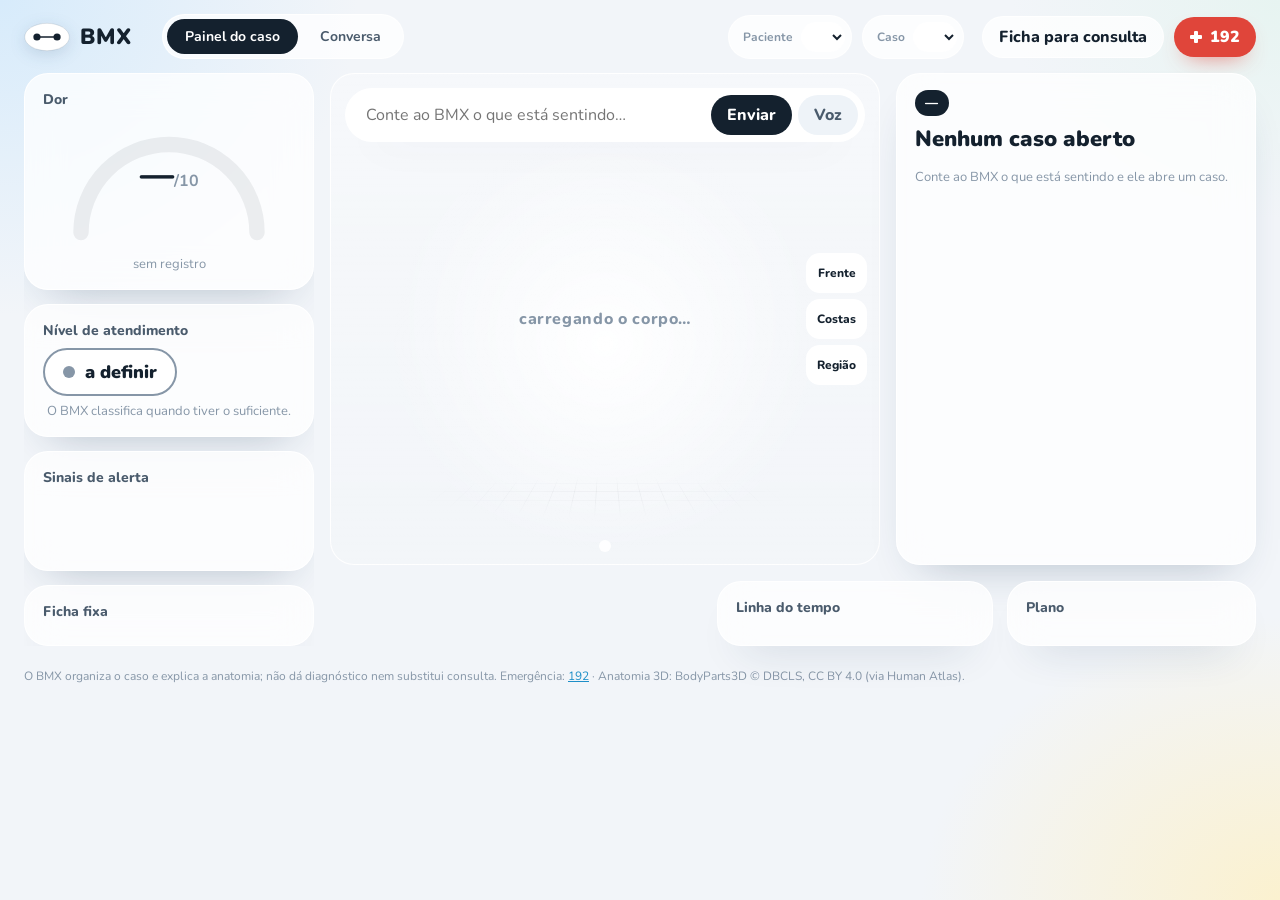
==== ui/caso.html @ 41520dec "BMX: agente de saude com modo nuvem (login, limites e cabecalhos de seguranca) Servidor Python sem d" ====
<!doctype html>
<html lang="pt-BR">
<head>
<meta charset="utf-8">
<meta name="viewport" content="width=device-width, initial-scale=1">
<meta name="bmx-token" content="__BMX_TOKEN__">
<title>BMX · Painel do caso</title>
<!-- ?incorporado=1: o painel aparece dentro da tela do Baymax (index.html); marca antes da 1ª pintura -->
<script>if (/[?&]incorporado=1/.test(location.search)) document.documentElement.classList.add('incorporado');</script>
<link rel="preconnect" href="https://fonts.googleapis.com">
<link rel="preconnect" href="https://fonts.gstatic.com" crossorigin>
<link rel="stylesheet" href="https://fonts.googleapis.com/css2?family=Nunito:wght@400;600;700;800;900&display=swap">
<link rel="stylesheet" href="caso.css">
<script type="importmap">
  { "imports": { "three": "./vendor/three/three.module.min.js" } }
</script>
</head>
<body>

<header class="topo">
  <a class="marca" href="/" title="Voltar para a conversa">
    <svg viewBox="0 0 64 40" aria-hidden="true"><ellipse cx="32" cy="20" rx="31" ry="19" fill="#fff" stroke="rgba(20,33,46,.14)"/>
      <circle cx="18" cy="20" r="5" fill="#14212e"/><circle cx="46" cy="20" r="5" fill="#14212e"/>
      <rect x="18" y="19" width="28" height="2" rx="1" fill="#14212e"/></svg>
    <b>BMX</b>
  </a>
  <nav class="abas" aria-label="Seções">
    <a class="aba sel" href="caso.html" aria-current="page">Painel do caso</a>
    <a class="aba" href="/">Conversa</a>
  </nav>
  <div class="seletores">
    <label class="sel-wrap"><span>Paciente</span><select id="selPaciente"></select></label>
    <label class="sel-wrap"><span>Caso</span><select id="selCaso"></select></label>
  </div>
  <div class="acoes-topo">
    <button class="btn-claro" id="btnFicha" title="Ficha para levar à consulta">Ficha para consulta</button>
    <a class="btn-192" href="tel:192" title="Emergência médica — SAMU"><span class="cruz" aria-hidden="true"></span>192</a>
  </div>
</header>

<div class="alerta" id="alerta" role="alert" hidden>
  <b id="alertaTitulo">Possível emergência</b>
  <span id="alertaTexto">Ligue agora ou vá ao pronto-socorro mais próximo.</span>
  <span class="alerta-fones" id="alertaFones"></span>
  <button class="alerta-x" id="alertaX" aria-label="Fechar alerta">×</button>
</div>

<main class="painel">

  <!-- ── esquerda: medidas do caso ── -->
  <aside class="col esq">
    <section class="card medida">
      <h2>Dor</h2>
      <svg class="gauge" viewBox="0 0 200 120" aria-hidden="true">
        <path class="gauge-trilho" d="M20 105 A80 80 0 0 1 180 105"/>
        <path class="gauge-valor" id="gaugeValor" d="M20 105 A80 80 0 0 1 180 105"/>
      </svg>
      <div class="gauge-num"><b id="dorNum">—</b><span>/10</span></div>
      <p class="sub" id="dorSub">sem registro</p>
    </section>

    <section class="card medida">
      <h2>Nível de atendimento</h2>
      <div class="nivel" id="nivel" data-n=""><i></i><b>a definir</b></div>
      <p class="sub" id="nivelSub">O BMX classifica quando tiver o suficiente.</p>
    </section>

    <section class="card cresce">
      <h2>Sinais de alerta <em id="sinaisConta"></em></h2>
      <ul class="sinais" id="sinais"></ul>
    </section>

    <section class="card">
      <h2>Ficha fixa</h2>
      <div class="chips" id="fixa"></div>
    </section>
  </aside>

  <!-- ── centro: o corpo ── -->
  <section class="palco" id="palco">
    <form class="pergunta" id="form" autocomplete="off">
      <input id="entrada" placeholder="Conte ao BMX o que está sentindo…" aria-label="Mensagem para o BMX">
      <button type="submit" class="enviar" id="btnEnviar">Enviar</button>
      <button type="button" class="voz" id="btnVoz" aria-pressed="false" title="Ler as respostas em voz alta">Voz</button>
    </form>
    <div class="resposta" id="resposta" hidden><b>BMX</b><p id="respostaTxt"></p></div>

    <canvas id="corpo" aria-label="Corpo humano em 3D com as estruturas do caso destacadas"></canvas>
    <div class="pontos" id="pontos" aria-hidden="true"></div>
    <div class="carregando" id="carregando">carregando o corpo…</div>

    <div class="camadas" id="camadas" role="group" aria-label="Camadas do corpo"></div>
    <div class="vista">
      <button id="vFrente" title="Vista de frente">Frente</button>
      <button id="vCostas" title="Vista de costas">Costas</button>
      <button id="vRegiao" title="Enquadrar a região">Região</button>
    </div>
  </section>

  <!-- ── direita: o achado ── -->
  <aside class="col dir">
    <section class="card achado" id="achado">
      <div class="achado-topo"><span class="codigo" id="codigo">—</span><span class="status" id="status"></span></div>
      <h1 id="titulo">Nenhum caso aberto</h1>
      <p class="sub" id="regiaoTxt">Conte ao BMX o que está sentindo e ele abre um caso.</p>
      <div class="estruturas" id="estruturas"></div>
      <div class="bloco" id="blocoPergunta" hidden>
        <h3>Próximo a checar</h3>
        <p class="proxima" id="proxima"></p>
      </div>
      <div class="bloco" id="blocoAnatomia" hidden>
        <h3>Anatomia</h3>
        <p id="anatomiaTxt"></p>
      </div>
      <details class="bloco" id="blocoDev" hidden>
        <summary>Para o desenvolvimento: o que costuma ser e o que não pode passar</summary>
        <p><b>Costuma ser:</b> <span id="causas"></span></p>
        <p><b>Não deixar passar:</b> <span id="naoPerder"></span></p>
        <p><b>Perguntas-chave:</b> <span id="perguntas"></span></p>
      </details>
    </section>
  </aside>

  <!-- ── base: sistemas, linha do tempo e plano ── -->
  <section class="base">
    <div class="sistemas" id="sistemas"></div>
    <section class="card tempo">
      <h2>Linha do tempo <em id="tempoConta"></em></h2>
      <ol class="visitas" id="visitas"></ol>
    </section>
    <section class="card plano">
      <h2>Plano</h2>
      <ul id="plano"></ul>
    </section>
  </section>
</main>

<footer class="rodape">O BMX organiza o caso e explica a anatomia; não dá diagnóstico nem substitui consulta.
  Emergência: <a href="tel:192">192</a> · Anatomia 3D: BodyParts3D © DBCLS, CC BY 4.0 (via Human Atlas).</footer>

<script src="caso.js"></script>
<script type="module" src="corpo3d.js"></script>
</body>
</html>
---- ui/caso.css ----
/* BMX · Painel do caso. Linguagem das referências (Health Report, Ehr., painel de órgãos 3D):
   fundo claro com manchas suaves de cor, cartões de vidro brancos de cantos grandes, um corpo
   3D no centro como protagonista, pontos vermelhos e linha-guia apontando o problema. */
:root {
  --tinta: #14212e;
  --tinta-2: #4a5b6c;
  --tinta-3: #8696a7;
  --linha: rgba(20, 33, 46, 0.08);
  --vidro: rgba(255, 255, 255, 0.74);
  --vidro-borda: rgba(255, 255, 255, 0.95);
  --azul: #1e8fc8;
  --vermelho: #e0453a;
  --n-emergencia: #d92d20;
  --n-urgente: #e8790c;
  --n-consulta: #1e8fc8;
  --n-autocuidado: #12a05c;
  --n-vazio: #8696a7;
  --raio: 24px;
  --sombra: 0 22px 44px -26px rgba(24, 56, 90, 0.32);
  --fonte: 'Nunito', 'Segoe UI', system-ui, sans-serif;
  color-scheme: light;
}

* { box-sizing: border-box; }
html, body { height: 100%; }
body {
  margin: 0;
  min-height: 100vh;
  display: grid;
  grid-template-rows: auto auto minmax(0, 1fr) auto;
  font-family: var(--fonte);
  color: var(--tinta);
  background:
    radial-gradient(40% 50% at 0% 0%, #d7ebfb 0%, rgba(215, 235, 251, 0) 70%),
    radial-gradient(40% 45% at 100% 100%, #fbf1cf 0%, rgba(251, 241, 207, 0) 70%),
    radial-gradient(30% 35% at 100% 0%, #e7f4f1 0%, rgba(231, 244, 241, 0) 70%),
    #f2f5f9;
  -webkit-font-smoothing: antialiased;
}
button, input, select { font: inherit; color: inherit; }
a { color: var(--azul); }
h1, h2, h3 { margin: 0; }
:focus-visible { outline: 3px solid rgba(30, 143, 200, 0.5); outline-offset: 2px; }

/* ── topo ── */
.topo {
  display: flex; align-items: center; gap: 18px; flex-wrap: wrap;
  padding: 14px 24px;
}
.marca { display: flex; align-items: center; gap: 10px; text-decoration: none; color: var(--tinta); }
.marca svg { width: 46px; height: 30px; filter: drop-shadow(0 4px 8px rgba(20, 60, 100, 0.14)); }
.marca b { font-size: 22px; font-weight: 900; letter-spacing: 0.04em; }
.abas {
  display: flex; gap: 4px; padding: 4px; margin-left: 12px;
  background: var(--vidro); border: 1px solid var(--vidro-borda); border-radius: 999px;
  box-shadow: var(--sombra);
}
.aba {
  padding: 8px 18px; border-radius: 999px; text-decoration: none;
  color: var(--tinta-2); font-weight: 700; font-size: 14px;
}
.aba.sel { background: var(--tinta); color: #fff; }
.seletores { display: flex; gap: 10px; margin-left: auto; flex-wrap: wrap; }
.sel-wrap {
  display: flex; align-items: center; gap: 8px; padding: 6px 6px 6px 14px;
  background: var(--vidro); border: 1px solid var(--vidro-borda); border-radius: 999px;
  font-size: 12px; color: var(--tinta-3); font-weight: 700;
}
.sel-wrap select {
  border: 0; background: #fff; border-radius: 999px; padding: 6px 12px;
  font-weight: 700; color: var(--tinta); max-width: 260px; cursor: pointer;
}
.acoes-topo { display: flex; gap: 10px; align-items: center; }
.btn-claro {
  border: 1px solid var(--vidro-borda); background: var(--vidro); border-radius: 999px;
  padding: 9px 16px; font-weight: 800; cursor: pointer; box-shadow: var(--sombra);
}
.btn-claro:hover { background: #fff; }
.btn-192 {
  display: inline-flex; align-items: center; gap: 8px; padding: 9px 16px; border-radius: 999px;
  background: var(--vermelho); color: #fff; font-weight: 900; text-decoration: none;
  box-shadow: 0 10px 22px -12px rgba(224, 69, 58, 0.8);
}
.cruz { width: 12px; height: 12px; position: relative; }
.cruz::before, .cruz::after { content: ''; position: absolute; background: #fff; border-radius: 1px; }
.cruz::before { left: 4px; top: 0; width: 4px; height: 12px; }
.cruz::after { left: 0; top: 4px; width: 12px; height: 4px; }

/* ── alerta ── */
.alerta {
  display: flex; align-items: center; gap: 14px; flex-wrap: wrap;
  margin: 0 24px 8px; padding: 12px 18px; border-radius: 18px;
  background: var(--n-emergencia); color: #fff; box-shadow: 0 16px 30px -18px rgba(217, 45, 32, 0.9);
}
.alerta[hidden] { display: none; }
.alerta b { font-size: 16px; }
.alerta-fones a {
  display: inline-block; margin-right: 8px; padding: 4px 12px; border-radius: 999px;
  background: #fff; color: var(--n-emergencia); font-weight: 900; text-decoration: none;
}
.alerta-x { margin-left: auto; background: none; border: 0; color: #fff; font-size: 24px; cursor: pointer; }

/* ── grade ── */
.painel {
  display: grid; gap: 16px; padding: 0 24px 16px; min-height: 0;
  grid-template-columns: minmax(240px, 290px) minmax(0, 1fr) minmax(280px, 360px);
  grid-template-rows: minmax(420px, 1fr) auto;
  grid-template-areas: "esq palco dir" "esq base base";
}
.col { display: flex; flex-direction: column; gap: 14px; min-height: 0; }
.esq { grid-area: esq; overflow: auto; }
.dir { grid-area: dir; min-height: 0; }
.palco { grid-area: palco; }
.base { grid-area: base; }

.card {
  background: var(--vidro); border: 1px solid var(--vidro-borda); border-radius: var(--raio);
  box-shadow: var(--sombra); padding: 16px 18px;
  backdrop-filter: blur(18px); -webkit-backdrop-filter: blur(18px);
}
.card h2 { font-size: 14px; font-weight: 800; color: var(--tinta-2); margin-bottom: 8px; }
.card h2 em { font-style: normal; color: var(--tinta-3); font-weight: 700; }
.cresce { flex: 1 1 auto; min-height: 120px; overflow: auto; }
.sub { margin: 6px 0 0; font-size: 13px; color: var(--tinta-3); }

/* dor: gauge semicircular, como o "7,425 steps" da referência */
.medida { position: relative; }
.gauge { width: 100%; max-width: 220px; display: block; margin: 0 auto; }
.gauge path { fill: none; stroke-linecap: round; stroke-width: 14; }
.gauge-trilho { stroke: rgba(20, 33, 46, 0.07); }
.gauge-valor { stroke: var(--n-vazio); stroke-dasharray: 252 252; stroke-dashoffset: 252;
  transition: stroke-dashoffset .7s ease, stroke .4s; }
.gauge-num { position: absolute; left: 0; right: 0; top: 78px; text-align: center; }
.gauge-num b { font-size: 34px; font-weight: 900; }
.gauge-num span { color: var(--tinta-3); font-weight: 700; }
.medida .sub { text-align: center; }

/* nível: pílula com cor e texto (cor nunca é o único sinal) */
.nivel {
  display: inline-flex; align-items: center; gap: 10px; padding: 10px 18px; border-radius: 999px;
  background: #fff; border: 2px solid var(--n-vazio); font-size: 18px;
}
.nivel i { width: 12px; height: 12px; border-radius: 50%; background: var(--n-vazio); }
.nivel b { font-weight: 900; }
.nivel[data-n="emergencia"] { border-color: var(--n-emergencia); color: var(--n-emergencia); }
.nivel[data-n="emergencia"] i { background: var(--n-emergencia); animation: pulsa 1s infinite; }
.nivel[data-n="urgente"] { border-color: var(--n-urgente); color: var(--n-urgente); }
.nivel[data-n="urgente"] i { background: var(--n-urgente); }
.nivel[data-n="consulta"] { border-color: var(--n-consulta); color: var(--n-consulta); }
.nivel[data-n="consulta"] i { background: var(--n-consulta); }
.nivel[data-n="autocuidado"] { border-color: var(--n-autocuidado); color: var(--n-autocuidado); }
.nivel[data-n="autocuidado"] i { background: var(--n-autocuidado); }

.sinais { list-style: none; margin: 0; padding: 0; display: flex; flex-direction: column; gap: 6px; }
.sinais li {
  display: grid; grid-template-columns: 22px 1fr auto; gap: 8px; align-items: center;
  font-size: 13px; padding: 6px 8px; border-radius: 12px; background: rgba(255, 255, 255, 0.6);
}
.sinais .marca-s {
  width: 22px; height: 22px; border-radius: 50%; display: grid; place-items: center;
  font-size: 12px; font-weight: 900; color: #fff; background: #c3ccd6;
}
.sinais li.sim .marca-s { background: var(--n-emergencia); }
.sinais li.nao .marca-s { background: var(--n-autocuidado); }
.sinais li.sim { background: #fdecea; font-weight: 700; }
.sinais small { color: var(--tinta-3); font-weight: 700; }
.vazio-txt { color: var(--tinta-3); font-size: 13px; }

.chips { display: flex; flex-wrap: wrap; gap: 6px; }
.chip {
  display: inline-flex; align-items: center; gap: 6px; padding: 5px 11px; border-radius: 999px;
  background: #fff; font-size: 12.5px; font-weight: 700; border: 1px solid var(--linha);
}
.chip i { width: 8px; height: 8px; border-radius: 50%; }
.chip.alergia i { background: #e0453a; } .chip.medicamento i { background: #7a5af5; }
.chip.condicao i { background: #d9822b; }

/* ── palco 3D ── */
.palco {
  position: relative; min-height: 420px; border-radius: var(--raio); overflow: hidden;
  background:
    radial-gradient(55% 60% at 50% 55%, rgba(255, 255, 255, 0.95) 0%, rgba(255, 255, 255, 0) 70%),
    linear-gradient(180deg, rgba(255, 255, 255, 0.35), rgba(255, 255, 255, 0.1));
  border: 1px solid var(--vidro-borda);
}
.palco::after { /* piso suave, como o grid da referência */
  content: ''; position: absolute; left: 10%; right: 10%; bottom: 46px; height: 120px; pointer-events: none;
  background-image: linear-gradient(rgba(20, 33, 46, 0.05) 1px, transparent 1px),
    linear-gradient(90deg, rgba(20, 33, 46, 0.05) 1px, transparent 1px);
  background-size: 26px 26px; transform: perspective(300px) rotateX(62deg); transform-origin: bottom;
  -webkit-mask-image: radial-gradient(closest-side, #000, transparent);
  mask-image: radial-gradient(closest-side, #000, transparent);
}
#corpo { position: absolute; inset: 0; width: 100%; height: 100%; display: block; cursor: grab; z-index: 1; }
#corpo:active { cursor: grabbing; }
.carregando {
  position: absolute; left: 50%; top: 50%; transform: translate(-50%, -50%); z-index: 2;
  color: var(--tinta-3); font-weight: 800; letter-spacing: .04em;
}
.carregando[hidden] { display: none; }

.pergunta {
  position: absolute; z-index: 4; top: 14px; left: 50%; transform: translateX(-50%);
  width: min(560px, calc(100% - 28px)); display: flex; gap: 6px; padding: 6px;
  background: rgba(255, 255, 255, 0.92); border: 1px solid var(--vidro-borda); border-radius: 999px;
  box-shadow: var(--sombra);
}
.pergunta input { flex: 1; min-width: 0; border: 0; background: none; padding: 8px 14px; outline: none; }
.pergunta button {
  border: 0; border-radius: 999px; padding: 8px 16px; font-weight: 800; cursor: pointer; min-height: 40px;
}
.enviar { background: var(--tinta); color: #fff; }
.enviar:disabled { opacity: .5; cursor: wait; }
.voz { background: #eef3f8; color: var(--tinta-2); }
.voz[aria-pressed="true"] { background: var(--azul); color: #fff; }
.resposta {
  position: absolute; z-index: 4; top: 72px; left: 50%; transform: translateX(-50%);
  width: min(560px, calc(100% - 28px)); max-height: 34%; overflow: auto;
  padding: 12px 16px; border-radius: 20px; background: rgba(255, 255, 255, 0.92);
  border: 1px solid var(--vidro-borda); box-shadow: var(--sombra); font-size: 14px;
}
.resposta[hidden] { display: none; }
.resposta b { font-size: 11px; letter-spacing: .1em; color: var(--azul); }
.resposta p { margin: 4px 0 0; line-height: 1.45; }
.resposta .tag { display: inline-block; font-size: 11px; padding: 1px 8px; border-radius: 999px;
  background: #eef3f8; color: var(--tinta-3); margin: 0 3px; }
.resposta.pensando p::after { content: '…'; animation: pisca 1s infinite; }

/* pontos: brancos nas estruturas, vermelho pulsante no principal */
.pontos { position: absolute; inset: 0; pointer-events: none; z-index: 3; }
.ponto {
  position: absolute; width: 14px; height: 14px; margin: -7px 0 0 -7px; border-radius: 50%;
  background: #fff; border: 2px solid rgba(20, 33, 46, 0.25);
  box-shadow: 0 2px 8px rgba(20, 33, 46, 0.25); pointer-events: auto; cursor: pointer;
}
.ponto.principal {
  width: 20px; height: 20px; margin: -10px 0 0 -10px; background: var(--vermelho); border: 3px solid #fff;
}
.ponto.principal::after {
  content: ''; position: absolute; inset: -9px; border-radius: 50%; border: 2px solid var(--vermelho);
  animation: onda 1.6s ease-out infinite;
}
.ponto span {
  position: absolute; left: 18px; top: -6px; white-space: nowrap; font-size: 12px; font-weight: 800;
  background: rgba(255, 255, 255, 0.92); padding: 2px 8px; border-radius: 999px; opacity: 0;
  transition: opacity .2s; pointer-events: none;
}
.ponto:hover span, .ponto.principal span { opacity: 1; }
.guia { position: fixed; inset: 0; width: 100vw; height: 100vh; pointer-events: none; z-index: 5; }
.guia path { fill: none; stroke: var(--vermelho); stroke-width: 2; }
.guia circle { fill: var(--vermelho); }

.camadas {
  position: absolute; z-index: 4; left: 50%; bottom: 12px; transform: translateX(-50%);
  display: flex; gap: 6px; flex-wrap: wrap; justify-content: center; max-width: calc(100% - 24px);
  padding: 6px; border-radius: 999px; background: rgba(255, 255, 255, 0.9); box-shadow: var(--sombra);
}
.camadas button {
  display: inline-flex; align-items: center; gap: 6px; border: 0; background: none; cursor: pointer;
  padding: 6px 12px; border-radius: 999px; font-size: 12.5px; font-weight: 800; color: var(--tinta-3);
  min-height: 34px;
}
.camadas button i { width: 9px; height: 9px; border-radius: 50%; opacity: .45; }
.camadas button[aria-pressed="true"] { background: var(--tinta); color: #fff; }
.camadas button[aria-pressed="true"] i { opacity: 1; }
.camadas button.carregando-c { opacity: .6; cursor: wait; }
.vista {
  position: absolute; z-index: 4; right: 12px; top: 50%; transform: translateY(-50%);
  display: flex; flex-direction: column; gap: 6px;
}
.vista button {
  border: 1px solid var(--vidro-borda); background: rgba(255, 255, 255, 0.92); border-radius: 14px;
  padding: 8px 10px; font-size: 12px; font-weight: 800; cursor: pointer; box-shadow: var(--sombra);
  min-height: 40px;
}

/* ── achado: o cartão "M75.3" da referência ── */
.achado { height: 100%; overflow: auto; display: flex; flex-direction: column; gap: 10px; }
.achado-topo { display: flex; justify-content: space-between; align-items: center; gap: 8px; }
.codigo {
  font-weight: 900; font-size: 13px; padding: 4px 10px; border-radius: 999px;
  background: var(--tinta); color: #fff; letter-spacing: .04em;
}
.status { font-size: 12px; font-weight: 800; color: var(--tinta-3); text-transform: uppercase; letter-spacing: .06em; }
.achado h1 { font-size: 22px; font-weight: 900; line-height: 1.2; }
.estruturas { display: grid; grid-template-columns: repeat(2, minmax(0, 1fr)); gap: 8px; }
.estrutura {
  display: flex; align-items: center; gap: 8px; text-align: left; padding: 10px; border-radius: 16px;
  border: 1px solid var(--linha); background: #fff; cursor: pointer; font-size: 13px; font-weight: 700;
  min-height: 44px;
}
.estrutura i { flex: none; width: 12px; height: 12px; border-radius: 4px; }
.estrutura small { display: block; color: var(--tinta-3); font-weight: 700; font-size: 11px; }
.estrutura.sel { border-color: var(--vermelho); box-shadow: 0 0 0 3px rgba(224, 69, 58, 0.15); }
.estrutura.sem-malha { opacity: .6; }
.bloco { padding: 12px 14px; border-radius: 16px; background: rgba(255, 255, 255, 0.7); }
.bloco[hidden] { display: none; }
.bloco h3 { font-size: 11px; letter-spacing: .1em; text-transform: uppercase; color: var(--tinta-3); margin-bottom: 4px; }
.bloco p { margin: 4px 0 0; font-size: 13.5px; line-height: 1.45; }
.proxima { font-weight: 800; }
details.bloco summary { cursor: pointer; font-size: 12.5px; font-weight: 800; color: var(--tinta-2); }

/* ── base: sistemas (como "Heart • Normal"), visitas e plano ── */
.base {
  display: grid; gap: 14px; min-width: 0;
  grid-template-columns: minmax(0, 1.35fr) minmax(0, 1fr) minmax(0, 0.9fr);
}
.sistemas { display: grid; grid-template-columns: repeat(3, minmax(0, 1fr)); gap: 10px; }
.sistema {
  display: flex; flex-direction: column; justify-content: space-between; gap: 6px; min-height: 92px;
  padding: 12px 14px; border-radius: 20px; background: var(--vidro); border: 1px solid var(--vidro-borda);
  box-shadow: var(--sombra);
}
.sistema svg { width: 30px; height: 30px; stroke: var(--tinta-2); fill: none; stroke-width: 1.6;
  stroke-linecap: round; stroke-linejoin: round; }
.sistema b { font-size: 14px; }
.sistema span { display: flex; align-items: center; gap: 6px; font-size: 12px; font-weight: 700; color: var(--tinta-3); }
.sistema span i { width: 8px; height: 8px; border-radius: 50%; background: var(--n-autocuidado); }
.sistema.investigacao { background: #fff; }
.sistema.investigacao span i { background: var(--n-urgente); }
.sistema.investigacao svg { stroke: var(--n-urgente); }
.sistema.alerta { background: #fff; border-color: rgba(217, 45, 32, .35); }
.sistema.alerta span i { background: var(--n-emergencia); animation: pulsa 1s infinite; }
.sistema.alerta svg { stroke: var(--n-emergencia); }
.sistema.acompanhamento span i { background: var(--n-consulta); }

.tempo, .plano { min-height: 0; overflow: hidden; display: flex; flex-direction: column; }
.visitas { list-style: none; margin: 0; padding: 0 0 4px; display: flex; gap: 10px; overflow-x: auto; }
.visita {
  flex: 0 0 180px; padding: 10px 12px; border-radius: 16px; background: #fff; border: 1px solid var(--linha);
  font-size: 12.5px; line-height: 1.35;
}
.visita b { display: block; font-size: 12px; color: var(--azul); margin-bottom: 2px; }
.plano ul { margin: 0; padding-left: 18px; font-size: 13px; line-height: 1.45; overflow: auto; }

.rodape { padding: 6px 24px 14px; font-size: 12px; color: var(--tinta-3); }

@keyframes pulsa { 50% { opacity: .35; } }
@keyframes onda { from { transform: scale(.6); opacity: 1; } to { transform: scale(1.8); opacity: 0; } }
@keyframes pisca { 50% { opacity: 0; } }

/* ── incorporado: o painel aparece dentro da tela do Baymax (iframe do index.html) ── */
html.incorporado body { display: block; height: 100vh; min-height: 0; overflow: auto; background: transparent; }
html.incorporado .topo, html.incorporado .rodape, html.incorporado .pergunta, html.incorporado .resposta { display: none; }
html.incorporado .painel { padding: 12px 14px 14px; }
/* parte do painel que o BMX está explicando agora */
.card.foco, .palco.foco { box-shadow: 0 0 0 3px var(--azul), 0 0 26px rgba(43, 196, 232, 0.55); transition: box-shadow 0.35s; }

@media (prefers-reduced-motion: reduce) {
  *, *::before, *::after { animation: none !important; transition: none !important; }
}

/* ── telas menores ── */
@media (max-width: 1180px) {
  .painel {
    grid-template-columns: minmax(0, 1fr) minmax(280px, 340px);
    grid-template-areas: "palco dir" "esq esq" "base base";
    grid-template-rows: minmax(460px, 62vh) auto auto;
  }
  .esq { display: grid; grid-template-columns: repeat(auto-fit, minmax(220px, 1fr)); overflow: visible; }
  .base { grid-template-columns: 1fr; }
}
@media (max-width: 760px) {
  .topo { padding: 12px 16px; }
  .abas { margin-left: 0; }
  .seletores { margin-left: 0; width: 100%; }
  .sel-wrap { flex: 1; }
  .sel-wrap select { flex: 1; max-width: none; }
  .painel { padding: 0 16px 16px; grid-template-columns: 1fr; grid-template-areas: "palco" "dir" "esq" "base";
    grid-template-rows: minmax(440px, 70vh) auto auto auto; }
  .sistemas { grid-template-columns: repeat(2, minmax(0, 1fr)); }
  .estruturas { grid-template-columns: 1fr; }
  .alerta { margin: 0 16px 8px; }
}
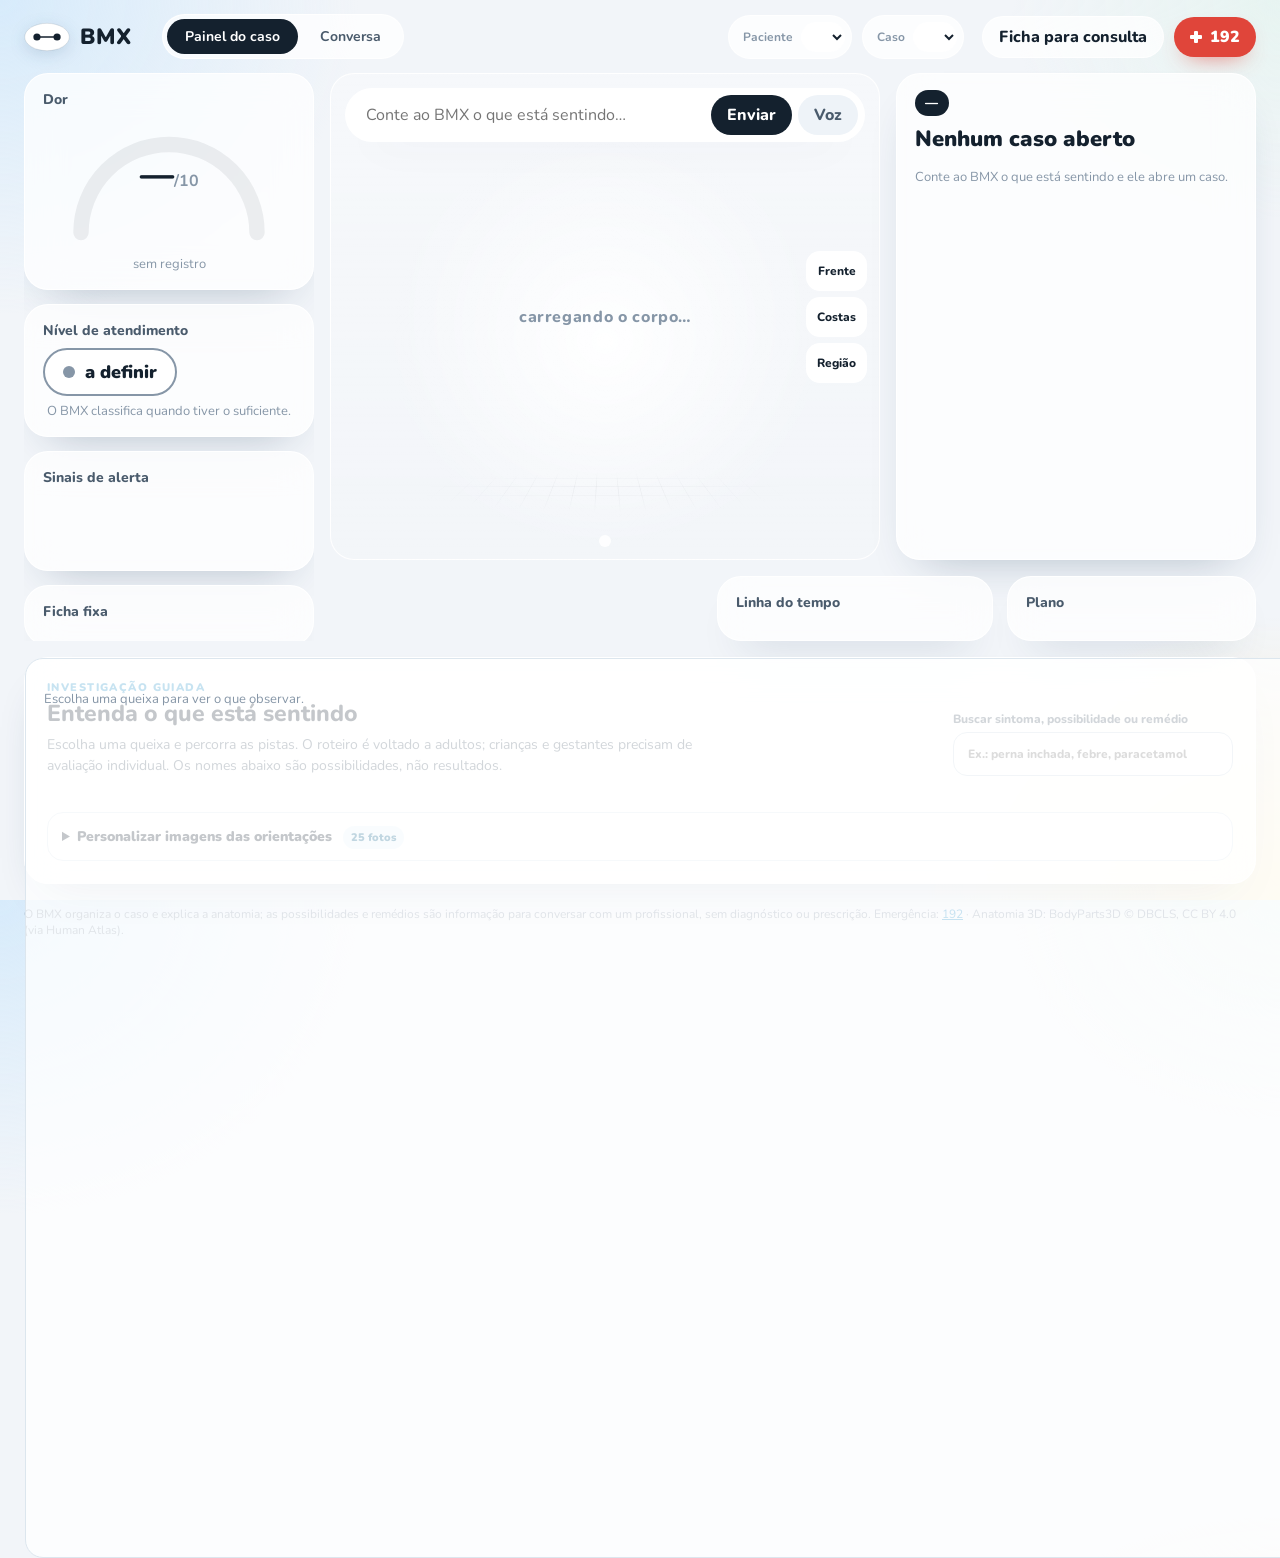
==== commit 1825321c: "Investigacao guiada de 22 queixas, 4 queixas novas, regras de emergencia e catalogo de 25 fotos de r" ====
--- a/ui/caso.html
+++ b/ui/caso.html
@@ -112,12 +112,10 @@
         <h3>Anatomia</h3>
         <p id="anatomiaTxt"></p>
       </div>
-      <details class="bloco" id="blocoDev" hidden>
-        <summary>Para o desenvolvimento: o que costuma ser e o que não pode passar</summary>
-        <p><b>Costuma ser:</b> <span id="causas"></span></p>
-        <p><b>Não deixar passar:</b> <span id="naoPerder"></span></p>
-        <p><b>Perguntas-chave:</b> <span id="perguntas"></span></p>
-      </details>
+      <div class="bloco" id="blocoDev" hidden>
+        <h3>Próximo passo</h3>
+        <p>Explore abaixo as perguntas que ajudam a descrever o que sente.</p>
+      </div>
     </section>
   </aside>
 
@@ -133,9 +131,26 @@
       <ul id="plano"></ul>
     </section>
   </section>
+
+  <section class="card explorar" aria-labelledby="explorarTitulo">
+    <div class="explorar-topo">
+      <div><p class="sobretitulo">INVESTIGAÇÃO GUIADA</p><h2 id="explorarTitulo">Entenda o que está sentindo</h2>
+        <p>Escolha uma queixa e percorra as pistas. O roteiro é voltado a adultos; crianças e gestantes precisam de avaliação individual. Os nomes abaixo são possibilidades, não resultados.</p></div>
+      <label class="busca-wrap"><span>Buscar sintoma, possibilidade ou remédio</span><input id="buscaQueixa" type="search" placeholder="Ex.: perna inchada, febre, paracetamol" autocomplete="off"></label>
+    </div>
+    <div class="explorar-layout">
+      <nav class="queixas-lista" id="queixasLista" aria-label="Queixas para explorar"></nav>
+      <div class="guia" id="guia" aria-live="polite"><p class="vazio-txt">Escolha uma queixa para ver o que observar.</p></div>
+    </div>
+    <details class="galeria-remedios" id="galeriaRemedios">
+      <summary>Personalizar imagens das orientações <span>25 fotos</span></summary>
+      <p>Escolha uma imagem para cada tema. A preferência fica salva neste navegador. Fotos e embalagens são ilustrativas: não identificam comprimidos, composição, dose ou indicação para você.</p>
+      <div class="galeria-grade" id="galeriaGrade" aria-live="polite"><p>Carregando imagens…</p></div>
+    </details>
+  </section>
 </main>
 
-<footer class="rodape">O BMX organiza o caso e explica a anatomia; não dá diagnóstico nem substitui consulta.
+<footer class="rodape">O BMX organiza o caso e explica a anatomia; as possibilidades e remédios são informação para conversar com um profissional, sem diagnóstico ou prescrição.
   Emergência: <a href="tel:192">192</a> · Anatomia 3D: BodyParts3D © DBCLS, CC BY 4.0 (via Human Atlas).</footer>
 
 <script src="caso.js"></script>
--- a/ui/caso.css
+++ b/ui/caso.css
@@ -104,14 +104,15 @@
 .painel {
   display: grid; gap: 16px; padding: 0 24px 16px; min-height: 0;
   grid-template-columns: minmax(240px, 290px) minmax(0, 1fr) minmax(280px, 360px);
-  grid-template-rows: minmax(420px, 1fr) auto;
-  grid-template-areas: "esq palco dir" "esq base base";
+  grid-template-rows: minmax(420px, 1fr) auto auto;
+  grid-template-areas: "esq palco dir" "esq base base" "explorar explorar explorar";
 }
 .col { display: flex; flex-direction: column; gap: 14px; min-height: 0; }
 .esq { grid-area: esq; overflow: auto; }
 .dir { grid-area: dir; min-height: 0; }
 .palco { grid-area: palco; }
 .base { grid-area: base; }
+.explorar { grid-area: explorar; }
 
 .card {
   background: var(--vidro); border: 1px solid var(--vidro-borda); border-radius: var(--raio);
@@ -333,6 +334,74 @@
 .visita b { display: block; font-size: 12px; color: var(--azul); margin-bottom: 2px; }
 .plano ul { margin: 0; padding-left: 18px; font-size: 13px; line-height: 1.45; overflow: auto; }
 
+/* investigação guiada: a pergunta vem antes da lista de possibilidades */
+.explorar { padding: 22px; }
+.explorar-topo { display: flex; justify-content: space-between; align-items: end; gap: 24px; margin-bottom: 18px; }
+.explorar-topo h2 { font-size: 23px; color: var(--tinta); margin: 2px 0 6px; }
+.explorar-topo p { margin: 0; max-width: 670px; color: var(--tinta-2); font-size: 14px; line-height: 1.45; }
+.explorar-topo .sobretitulo { color: var(--azul); font-size: 11px; font-weight: 900; letter-spacing: .13em; }
+.busca-wrap { display: flex; flex-direction: column; gap: 5px; min-width: min(100%, 280px); font-size: 12px; font-weight: 800; color: var(--tinta-2); }
+.busca-wrap input { width: 100%; min-height: 44px; padding: 10px 14px; border: 1px solid #cbd8e3; border-radius: 14px; background: #fff; }
+.explorar-layout { display: grid; grid-template-columns: minmax(200px, 260px) minmax(0, 1fr); gap: 16px; align-items: start; }
+.queixas-lista { display: flex; flex-direction: column; gap: 5px; max-height: 460px; overflow: auto; padding-right: 4px; }
+.queixas-lista button { display: flex; align-items: center; justify-content: space-between; gap: 8px; width: 100%; min-height: 44px; padding: 9px 12px; border: 1px solid transparent; border-radius: 12px; background: rgba(255,255,255,.72); text-align: left; cursor: pointer; font-size: 13px; font-weight: 800; }
+.queixas-lista button span { font-size: 20px; color: var(--tinta-3); }
+.queixas-lista button:hover, .queixas-lista button[aria-current="true"] { border-color: #b0d9ee; background: #eaf6fc; color: #076a9a; }
+.guia { min-width: 0; padding: 18px; border: 1px solid #dce6ee; border-radius: 18px; background: rgba(255,255,255,.75); }
+.guia-cabeca h3 { font-size: 19px; margin: 4px 0; }
+.guia-cabeca p { margin: 0 0 14px; color: var(--tinta-2); font-size: 13px; }
+.guia-etapa { color: #076a9a; font-size: 11px; font-weight: 900; letter-spacing: .1em; }
+.guia-progresso { display: inline-block; margin-bottom: 12px; padding: 5px 9px; border-radius: 999px; background: #e8f5fb; color: #075d88; font-size: 11px; font-weight: 900; }
+.pistas { display: grid; grid-template-columns: repeat(2, minmax(0,1fr)); gap: 10px; }
+.pista { display: flex; align-items: start; gap: 10px; padding: 14px; background: #f4f9fc; border: 1px solid #dcecf4; border-radius: 16px; }
+.pista > div { min-width: 0; width: 100%; }
+.pista-num { display: grid; place-items: center; flex: none; width: 26px; height: 26px; background: #d3edf9; color: #075d88; border-radius: 50%; font-size: 12px; font-weight: 900; }
+.pista b { font-size: 12px; color: #075d88; }
+.pista p { margin: 5px 0; color: var(--tinta-2); font-size: 12.5px; line-height: 1.45; }
+.pista .pista-pergunta { color: var(--tinta); font-size: 14px; font-weight: 800; }
+.anotar { display: flex; flex-direction: column; gap: 5px; margin-top: 10px; font-size: 11px; font-weight: 800; color: var(--tinta-2); }
+.anotar input { width: 100%; min-height: 42px; padding: 9px 11px; border: 1px solid #cbd8e3; border-radius: 10px; background: #fff; font-size: 12.5px; }
+.btn-rascunho { border: 0; background: transparent; color: #076a9a; padding: 8px 0; min-height: 40px; cursor: pointer; font-weight: 900; font-size: 12px; text-align: left; }
+.btn-rascunho:hover { text-decoration: underline; }
+.btn-resumo { min-height: 44px; margin-top: 12px; padding: 10px 14px; border: 0; border-radius: 12px; background: #14212e; color: #fff; font-weight: 900; cursor: pointer; }
+.guia-alerta { margin: 14px 0; padding: 12px 14px; border-left: 4px solid #d97706; border-radius: 10px; background: #fff7e8; }
+.guia-alerta b { font-size: 13px; }
+.guia-alerta p { margin: 4px 0 0; font-size: 13px; line-height: 1.45; }
+.guia-detalhes { margin-top: 8px; border: 1px solid #dce6ee; border-radius: 12px; padding: 11px 13px; background: #fff; }
+.guia-detalhes summary { cursor: pointer; font-size: 13px; font-weight: 900; }
+.guia-detalhes > p { font-size: 12.5px; line-height: 1.45; color: var(--tinta-2); }
+.possibilidades { display: grid; grid-template-columns: repeat(auto-fit, minmax(160px,1fr)); gap: 7px; }
+.possibilidade { padding: 9px 10px; border: 1px solid #e4eaf0; border-radius: 10px; font-size: 12.5px; font-weight: 800; }
+.possibilidade small { display: block; color: var(--tinta-3); font-size: 11px; font-weight: 700; margin-bottom: 3px; }
+.med-card { display: flow-root; margin: 9px 0; padding: 12px; background: #f7fafc; border: 1px solid #e0e8ee; border-radius: 12px; }
+.med-card b { font-size: 13px; }
+.med-card p { margin: 5px 0; font-size: 12.5px; line-height: 1.45; }
+.med-card .cautela { color: #8a4a08; }
+.med-card .alergia-aviso { padding: 8px 10px; border-radius: 9px; background: #fdecea; color: #9c251b; font-weight: 800; }
+.guia-fontes { margin-top: 14px; font-size: 12px; }
+.fontes { display: flex; flex-wrap: wrap; gap: 6px 12px; margin-top: 5px; }
+.fontes a { font-size: 11.5px; line-height: 1.35; }
+.med-foto { float: left; width: 116px; margin: 0 13px 7px 0; }
+.med-foto img { display: block; width: 100%; height: 92px; object-fit: contain; background: #fff; border: 1px solid #e0e8ee; border-radius: 9px; }
+.med-foto figcaption { margin-top: 3px; color: var(--tinta-3); font-size: 10px; line-height: 1.25; }
+.btn-imagem-med { float: right; min-height: 34px; padding: 5px 9px; border: 1px solid #b0d9ee; border-radius: 8px; background: #fff; color: #075d88; cursor: pointer; font: inherit; font-size: 11px; font-weight: 900; }
+.galeria-remedios { margin-top: 18px; padding: 14px; border: 1px solid #dce6ee; border-radius: 16px; background: #fff; }
+.galeria-remedios summary { cursor: pointer; font-size: 14px; font-weight: 900; }
+.galeria-remedios summary span { margin-left: 7px; padding: 4px 8px; border-radius: 999px; background: #e8f5fb; color: #075d88; font-size: 11px; }
+.galeria-remedios > p { color: var(--tinta-2); font-size: 12.5px; line-height: 1.45; }
+.galeria-grade { display: grid; grid-template-columns: repeat(auto-fill, minmax(180px, 1fr)); gap: 10px; }
+.galeria-item { overflow: hidden; border: 1px solid #dce6ee; border-radius: 12px; background: #f7fafc; }
+.galeria-item.ativo { border-color: #168eb6; box-shadow: inset 0 0 0 1px #168eb6; }
+.galeria-item > img { display: block; width: 100%; height: 125px; object-fit: contain; background: #fff; }
+.galeria-item-corpo { padding: 10px; }
+.galeria-item small { display: block; margin-bottom: 3px; color: #075d88; font-size: 10px; font-weight: 900; text-transform: uppercase; letter-spacing: .05em; }
+.galeria-item b { display: block; font-size: 12px; }
+.galeria-item p { min-height: 42px; margin: 5px 0; color: var(--tinta-2); font-size: 11px; line-height: 1.3; }
+.galeria-item button { width: 100%; min-height: 36px; border: 1px solid #b0d9ee; border-radius: 8px; background: #fff; color: #075d88; cursor: pointer; font: inherit; font-size: 11px; font-weight: 900; }
+.galeria-item button[aria-pressed="true"] { border-color: #168eb6; background: #e8f5fb; }
+.galeria-credito { margin-top: 8px; color: var(--tinta-3); font-size: 10px; line-height: 1.3; overflow-wrap: anywhere; }
+.galeria-credito a { color: #075d88; }
+
 .rodape { padding: 6px 24px 14px; font-size: 12px; color: var(--tinta-3); }
 
 @keyframes pulsa { 50% { opacity: .35; } }
@@ -354,8 +423,8 @@
 @media (max-width: 1180px) {
   .painel {
     grid-template-columns: minmax(0, 1fr) minmax(280px, 340px);
-    grid-template-areas: "palco dir" "esq esq" "base base";
-    grid-template-rows: minmax(460px, 62vh) auto auto;
+    grid-template-areas: "palco dir" "esq esq" "base base" "explorar explorar";
+    grid-template-rows: minmax(460px, 62vh) auto auto auto;
   }
   .esq { display: grid; grid-template-columns: repeat(auto-fit, minmax(220px, 1fr)); overflow: visible; }
   .base { grid-template-columns: 1fr; }
@@ -366,9 +435,15 @@
   .seletores { margin-left: 0; width: 100%; }
   .sel-wrap { flex: 1; }
   .sel-wrap select { flex: 1; max-width: none; }
-  .painel { padding: 0 16px 16px; grid-template-columns: 1fr; grid-template-areas: "palco" "dir" "esq" "base";
-    grid-template-rows: minmax(440px, 70vh) auto auto auto; }
+  .painel { padding: 0 16px 16px; grid-template-columns: 1fr; grid-template-areas: "palco" "dir" "esq" "base" "explorar";
+    grid-template-rows: minmax(440px, 70vh) auto auto auto auto; }
   .sistemas { grid-template-columns: repeat(2, minmax(0, 1fr)); }
   .estruturas { grid-template-columns: 1fr; }
   .alerta { margin: 0 16px 8px; }
-}
+  .explorar-topo { display: block; }
+  .busca-wrap { margin-top: 14px; }
+  .explorar-layout { grid-template-columns: 1fr; }
+  .queixas-lista { flex-direction: row; max-height: none; overflow-x: auto; padding-bottom: 6px; }
+  .queixas-lista button { flex: 0 0 165px; }
+  .pistas { grid-template-columns: 1fr; }
+}
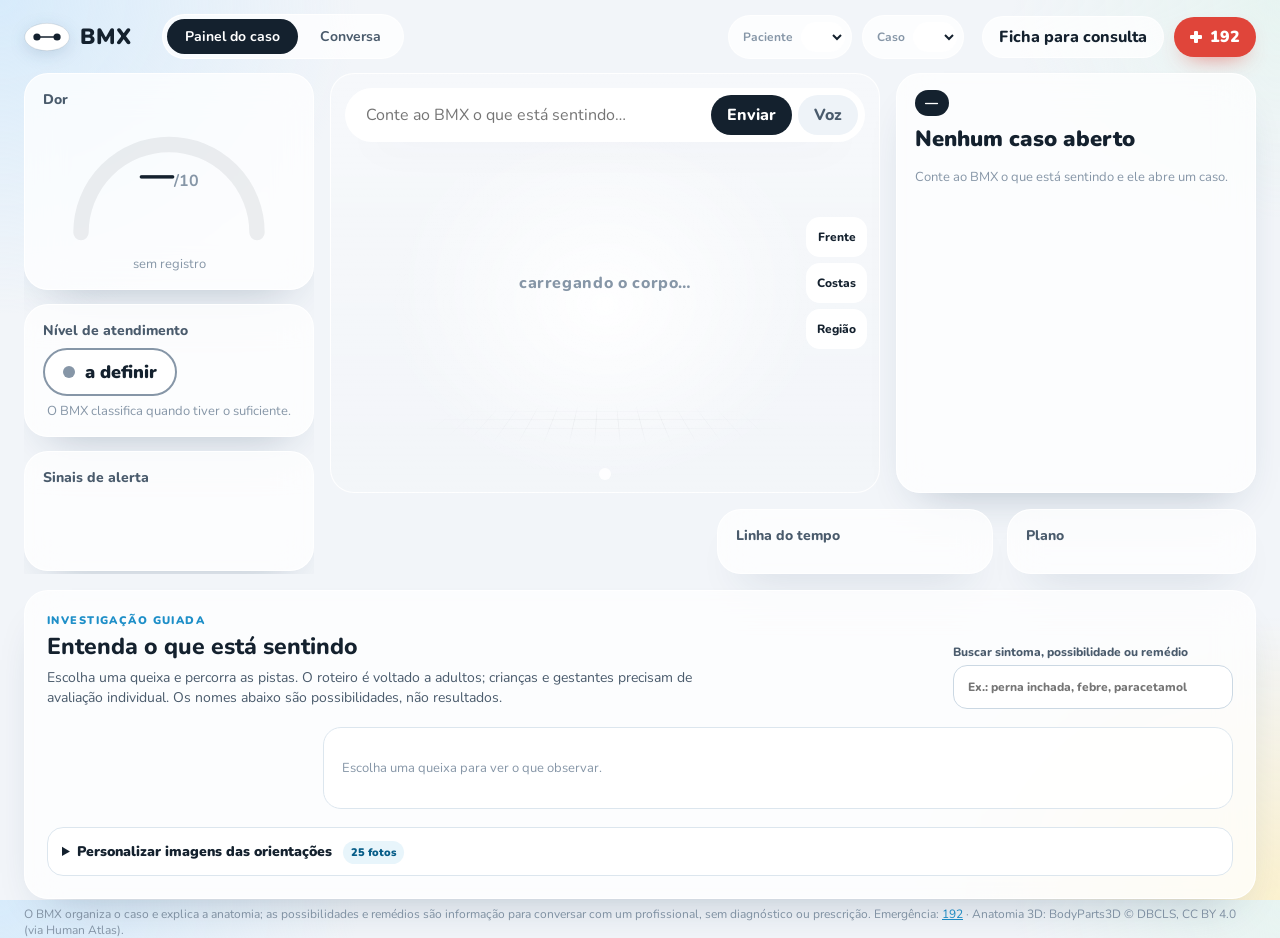
==== commit 9c2ee0af: "caso: painel da Investigacao guiada usa a classe guia-painel (.guia e a linha fixa de tela cheia sob" ====
--- a/ui/caso.html
+++ b/ui/caso.html
@@ -140,7 +140,7 @@
     </div>
     <div class="explorar-layout">
       <nav class="queixas-lista" id="queixasLista" aria-label="Queixas para explorar"></nav>
-      <div class="guia" id="guia" aria-live="polite"><p class="vazio-txt">Escolha uma queixa para ver o que observar.</p></div>
+      <div class="guia-painel" id="guia" aria-live="polite"><p class="vazio-txt">Escolha uma queixa para ver o que observar.</p></div>
     </div>
     <details class="galeria-remedios" id="galeriaRemedios">
       <summary>Personalizar imagens das orientações <span>25 fotos</span></summary>
--- a/ui/caso.css
+++ b/ui/caso.css
@@ -347,7 +347,8 @@
 .queixas-lista button { display: flex; align-items: center; justify-content: space-between; gap: 8px; width: 100%; min-height: 44px; padding: 9px 12px; border: 1px solid transparent; border-radius: 12px; background: rgba(255,255,255,.72); text-align: left; cursor: pointer; font-size: 13px; font-weight: 800; }
 .queixas-lista button span { font-size: 20px; color: var(--tinta-3); }
 .queixas-lista button:hover, .queixas-lista button[aria-current="true"] { border-color: #b0d9ee; background: #eaf6fc; color: #076a9a; }
-.guia { min-width: 0; padding: 18px; border: 1px solid #dce6ee; border-radius: 18px; background: rgba(255,255,255,.75); }
+/* painel da Investigação guiada: não usar a classe .guia, que é a linha sobre o corpo 3D (fixa, tela cheia) */
+.guia-painel { min-width: 0; padding: 18px; border: 1px solid #dce6ee; border-radius: 18px; background: rgba(255,255,255,.75); }
 .guia-cabeca h3 { font-size: 19px; margin: 4px 0; }
 .guia-cabeca p { margin: 0 0 14px; color: var(--tinta-2); font-size: 13px; }
 .guia-etapa { color: #076a9a; font-size: 11px; font-weight: 900; letter-spacing: .1em; }
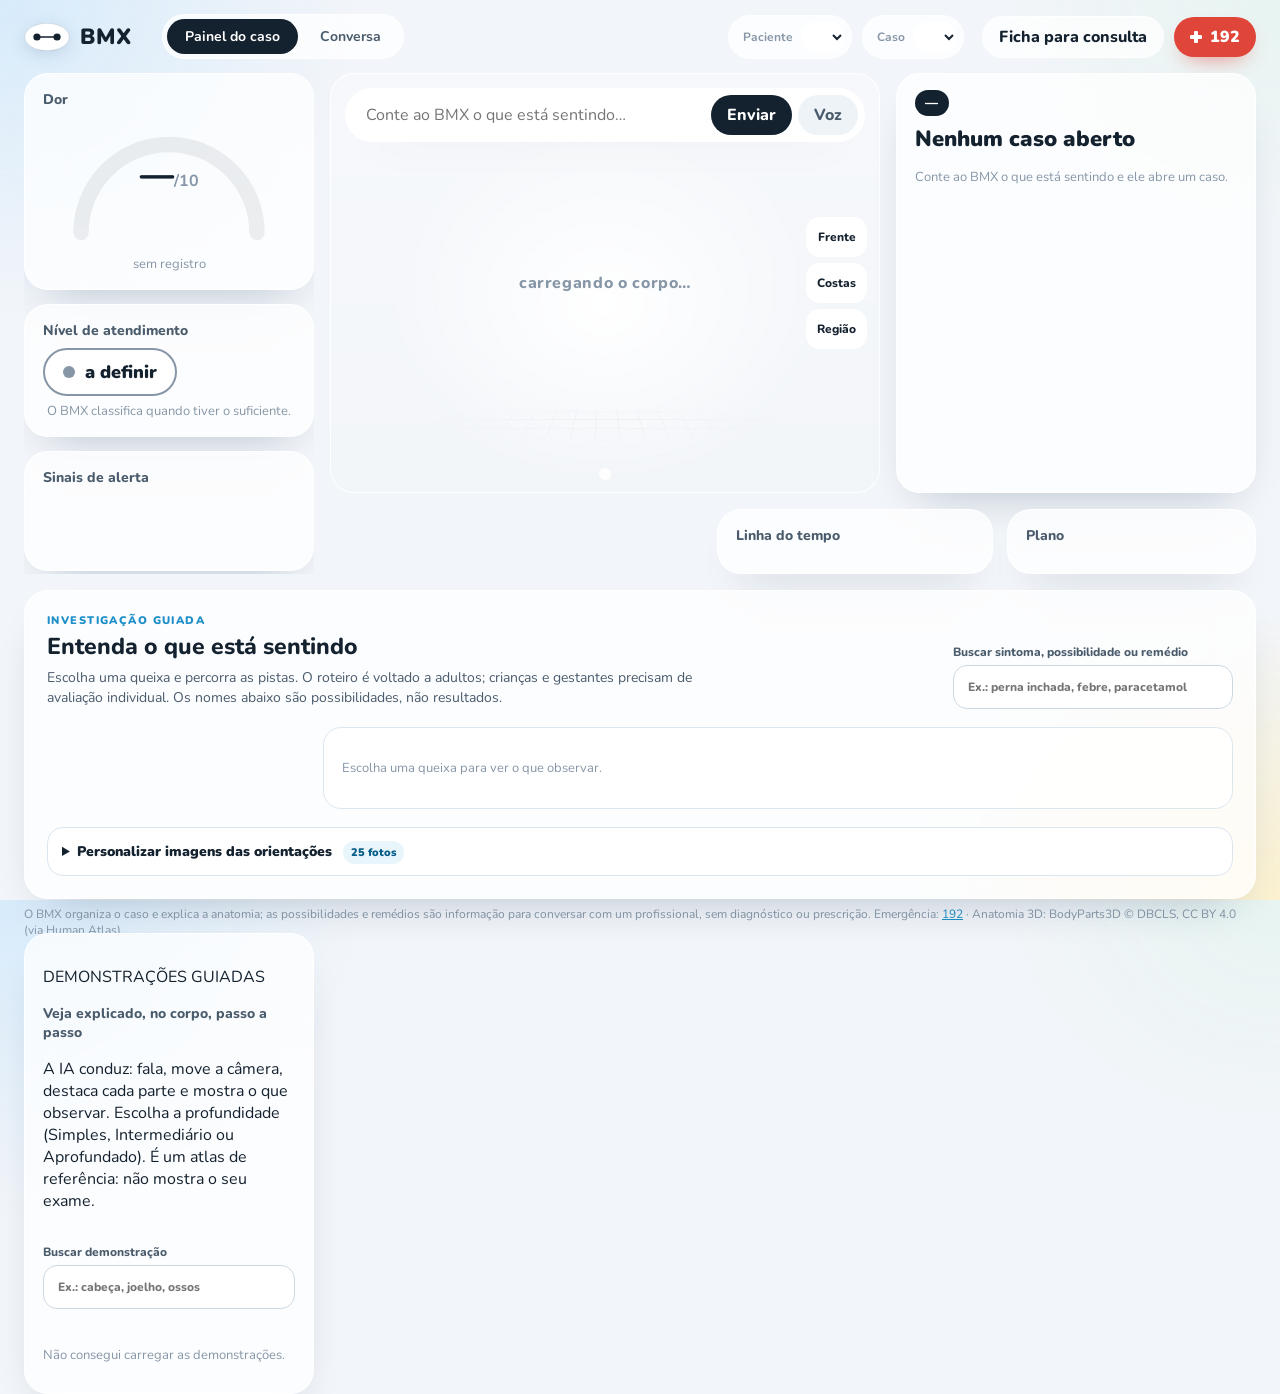
==== commit 6a52f9d5: "Demonstracoes guiadas: 50 roteiros catalogados, LLM redige em niveis de profundidade e o player toca" ====
--- a/ui/caso.html
+++ b/ui/caso.html
@@ -11,6 +11,7 @@
 <link rel="preconnect" href="https://fonts.gstatic.com" crossorigin>
 <link rel="stylesheet" href="https://fonts.googleapis.com/css2?family=Nunito:wght@400;600;700;800;900&display=swap">
 <link rel="stylesheet" href="caso.css">
+<link rel="stylesheet" href="demo.css">
 <script type="importmap">
   { "imports": { "three": "./vendor/three/three.module.min.js" } }
 </script>
@@ -89,6 +90,32 @@
     <div class="pontos" id="pontos" aria-hidden="true"></div>
     <div class="carregando" id="carregando">carregando o corpo…</div>
 
+    <!-- demonstração guiada (ui/demo.js): fala + câmera e destaques no corpo + cartões, em níveis de profundidade -->
+    <div class="demo" id="demo" hidden>
+      <div class="demo-topo">
+        <div><span class="demo-rotulo" id="demoRotulo">Demonstração</span><b id="demoTitulo"></b></div>
+        <div class="demo-niveis" id="demoNiveis" role="group" aria-label="Profundidade da explicação"></div>
+        <button type="button" id="demoFechar" aria-label="Fechar a demonstração">×</button>
+      </div>
+      <div class="demo-aviso" id="demoAviso"></div>
+      <div class="demo-miolo">
+        <div class="demo-legenda" id="demoLegenda" aria-live="polite">
+          <b id="demoResumo"></b>
+          <p id="demoExplicacao"></p>
+          <div class="demo-termos" id="demoTermos"></div>
+          <p class="demo-aprof" id="demoAprofundar"></p>
+        </div>
+        <div class="demo-cartao" id="demoCartao" hidden></div>
+      </div>
+      <div class="demo-controle">
+        <button type="button" id="demoAnt">Anterior</button>
+        <button type="button" id="demoPlay">Pausar</button>
+        <button type="button" id="demoProx">Próximo</button>
+        <div class="demo-trilha" id="demoTrilha"></div>
+        <span id="demoContagem"></span>
+      </div>
+    </div>
+
     <div class="camadas" id="camadas" role="group" aria-label="Camadas do corpo"></div>
     <div class="vista">
       <button id="vFrente" title="Vista de frente">Frente</button>
@@ -148,12 +175,23 @@
       <div class="galeria-grade" id="galeriaGrade" aria-live="polite"><p>Carregando imagens…</p></div>
     </details>
   </section>
+
+  <section class="card demos-secao" id="demos" aria-labelledby="demosTitulo">
+    <div class="demos-topo">
+      <div><p class="sobretitulo">DEMONSTRAÇÕES GUIADAS</p><h2 id="demosTitulo">Veja explicado, no corpo, passo a passo</h2>
+        <p>A IA conduz: fala, move a câmera, destaca cada parte e mostra o que observar. Escolha a profundidade (Simples, Intermediário ou Aprofundado). É um atlas de referência: não mostra o seu exame.</p></div>
+      <label class="busca-wrap"><span>Buscar demonstração <em id="demosConta"></em></span><input id="demosBusca" type="search" placeholder="Ex.: cabeça, joelho, ossos" autocomplete="off"></label>
+    </div>
+    <div class="demos-filtros" id="demosFiltros" role="group" aria-label="Tipo de demonstração"></div>
+    <div class="demos-grade" id="demosGrade" aria-live="polite"><p>Carregando demonstrações…</p></div>
+  </section>
 </main>
 
 <footer class="rodape">O BMX organiza o caso e explica a anatomia; as possibilidades e remédios são informação para conversar com um profissional, sem diagnóstico ou prescrição.
   Emergência: <a href="tel:192">192</a> · Anatomia 3D: BodyParts3D © DBCLS, CC BY 4.0 (via Human Atlas).</footer>
 
 <script src="caso.js"></script>
+<script src="demo.js"></script>
 <script type="module" src="corpo3d.js"></script>
 </body>
 </html>
--- a/ui/demo.css
+++ b/ui/demo.css
@@ -0,0 +1,75 @@
+/* Demonstrações guiadas: palco (sobre o corpo 3D) e catálogo. Visual claro, como o resto do painel do caso. */
+.demo { position: absolute; inset: 0; z-index: 8; display: flex; flex-direction: column; justify-content: space-between;
+  padding: 12px; gap: 8px; pointer-events: none; }
+.demo[hidden] { display: none; }
+.demo > * { pointer-events: auto; }
+.demo-topo { display: flex; align-items: center; gap: 10px; flex-wrap: wrap; padding: 8px 12px; border-radius: 14px;
+  background: rgba(255,255,255,.88); border: 1px solid #dce6ee; backdrop-filter: blur(10px); }
+.demo-topo > div:first-child { flex: 1; min-width: 160px; display: flex; flex-direction: column; }
+.demo-rotulo { font-size: 10px; font-weight: 900; letter-spacing: .12em; text-transform: uppercase; color: #076a9a; }
+#demoTitulo { font-size: 16px; }
+.demo-niveis { display: inline-flex; border: 1px solid #c5d3df; border-radius: 999px; overflow: hidden; }
+.demo-niveis button { border: 0; background: #fff; padding: 6px 11px; font: inherit; font-size: 12px; font-weight: 800; cursor: pointer; color: #34495e; }
+.demo-niveis button.on { background: #14212e; color: #fff; }
+#demoFechar { border: 0; background: #eef3f7; width: 30px; height: 30px; border-radius: 50%; font-size: 18px; cursor: pointer; line-height: 1; }
+.demo-aviso { align-self: flex-start; max-width: 520px; font-size: 11.5px; font-weight: 700; color: #6b4a00; background: #fff6e0;
+  border: 1px solid #f0d9a0; padding: 5px 10px; border-radius: 10px; }
+.demo-aviso:empty { display: none; }
+.demo-miolo { display: flex; gap: 10px; align-items: flex-end; justify-content: space-between; flex: 1; min-height: 0; }
+.demo-legenda { max-width: min(520px, 55%); padding: 14px 16px; border-radius: 16px; background: rgba(255,255,255,.92);
+  border: 1px solid #dce6ee; box-shadow: 0 8px 26px rgba(20,33,46,.12); }
+.demo-legenda b { display: block; font-size: 16px; line-height: 1.3; }
+.demo-legenda p { margin: 8px 0 0; font-size: 13.5px; line-height: 1.5; color: #34495e; }
+.demo-legenda .demo-aprof { padding-top: 8px; border-top: 1px dashed #cfdbe6; color: #4a5f72; }
+.demo-termos { display: flex; flex-wrap: wrap; gap: 6px; margin-top: 10px; }
+.demo-termos[hidden], .demo-legenda p[hidden] { display: none; }
+.termo { font-size: 12px; padding: 4px 9px; border-radius: 999px; background: #e8f5fb; color: #075d88; }
+.demo-cartao { max-width: min(340px, 40%); max-height: 100%; overflow: auto; padding: 12px 14px; border-radius: 16px; background: rgba(255,255,255,.94);
+  border: 1px solid #dce6ee; box-shadow: 0 8px 26px rgba(20,33,46,.12); font-size: 13px; }
+.demo-cartao[hidden] { display: none; }
+.demo-cartao b { display: block; margin-bottom: 6px; font-size: 14px; }
+.demo-cartao p, .demo-cartao li { line-height: 1.45; color: #34495e; }
+.demo-cartao ul { margin: 6px 0 0; padding-left: 18px; }
+.demo-cartao.alerta { border-left: 5px solid #d97706; background: #fff7e8; }
+.demo-cartao.remedio small { display: block; margin-top: 8px; color: #6b7c8c; }
+.demo-cartao .pista { margin: 8px 0; padding: 8px 10px; border-radius: 10px; background: #f1f6fa; }
+.demo-cartao .pista span { display: block; font-size: 10px; font-weight: 900; letter-spacing: .08em; text-transform: uppercase; color: #076a9a; }
+.demo-cartao .pista small { display: block; margin-top: 3px; color: #6b7c8c; }
+.demo-fotos { display: flex; gap: 8px; margin-top: 8px; }
+.demo-fotos figure { margin: 0; flex: 1; min-width: 0; font-size: 10px; color: #6b7c8c; }
+.demo-fotos img { width: 100%; height: 70px; object-fit: cover; border-radius: 8px; display: block; }
+.demo-fotos figcaption { margin-top: 3px; line-height: 1.25; }
+.demo-cartao .chips { display: flex; flex-wrap: wrap; gap: 6px; }
+.demo-cartao .chip { font: inherit; font-size: 12px; font-weight: 700; padding: 5px 10px; border-radius: 999px; background: #e8f5fb; color: #075d88; border: 0; }
+.demo-cartao button.chip { cursor: pointer; }
+.demo-controle { display: flex; align-items: center; gap: 10px; flex-wrap: wrap; padding: 8px 12px; border-radius: 14px;
+  background: rgba(255,255,255,.9); border: 1px solid #dce6ee; }
+.demo-controle button { border: 1px solid #c5d3df; background: #fff; border-radius: 999px; padding: 6px 12px; font: inherit; font-size: 12px; font-weight: 800; cursor: pointer; }
+.demo-controle #demoPlay { background: #14212e; color: #fff; border-color: #14212e; min-width: 92px; }
+.demo-trilha { display: flex; gap: 4px; flex: 1; min-width: 120px; }
+.demo-trilha button { flex: 1; height: 8px; padding: 0; border: 0; border-radius: 4px; background: #d5e0ea; min-width: 6px; }
+.demo-trilha button.feito { background: #6fb7da; }
+.demo-trilha button.atual { background: #14212e; }
+#demoContagem { font-size: 11.5px; font-weight: 700; color: #5a6b7a; }
+body.em-demo .pergunta, body.em-demo .resposta { visibility: hidden; }   /* a demonstração ocupa o palco */
+
+/* catálogo */
+.demos-secao { margin-top: 18px; }
+.demos-topo { display: flex; justify-content: space-between; gap: 16px; align-items: flex-end; flex-wrap: wrap; }
+.demos-filtros { display: flex; flex-wrap: wrap; gap: 6px; margin: 12px 0; }
+.demo-filtro { border: 1px solid #c5d3df; background: #fff; border-radius: 999px; padding: 6px 12px; font: inherit; font-size: 12px; font-weight: 800; cursor: pointer; }
+.demo-filtro.on { background: #14212e; color: #fff; border-color: #14212e; }
+.demos-grade { display: grid; grid-template-columns: repeat(auto-fill, minmax(190px, 1fr)); gap: 10px; }
+.demo-card { padding: 12px; border-radius: 14px; background: #fff; border: 1px solid #dce6ee; display: flex; flex-direction: column; gap: 4px; }
+.demo-card h3 { margin: 4px 0 0; font-size: 15px; }
+.demo-card p { margin: 0; font-size: 12px; color: #5a6b7a; flex: 1; }
+.demo-tag { align-self: flex-start; font-size: 10px; font-weight: 900; letter-spacing: .08em; text-transform: uppercase; padding: 2px 8px; border-radius: 999px; background: #e8f5fb; color: #075d88; }
+.demo-tag.t-regiao { background: #eaf6ec; color: #1d6b34; }
+.demo-tag.t-remedio { background: #f5ecfa; color: #6a2a8f; }
+.demo-tag.t-camada { background: #fdf0e3; color: #8a4b08; }
+.demo-btn { align-self: flex-start; margin-top: 6px; border: 0; background: #14212e; color: #fff; border-radius: 999px; padding: 6px 13px; font: inherit; font-size: 12px; font-weight: 800; cursor: pointer; }
+.guia-painel .demo-btn { margin: 4px 0 10px; }
+@media (max-width: 960px) {
+  .demo-miolo { flex-direction: column; align-items: stretch; justify-content: flex-end; }
+  .demo-legenda, .demo-cartao { max-width: 100%; }
+}
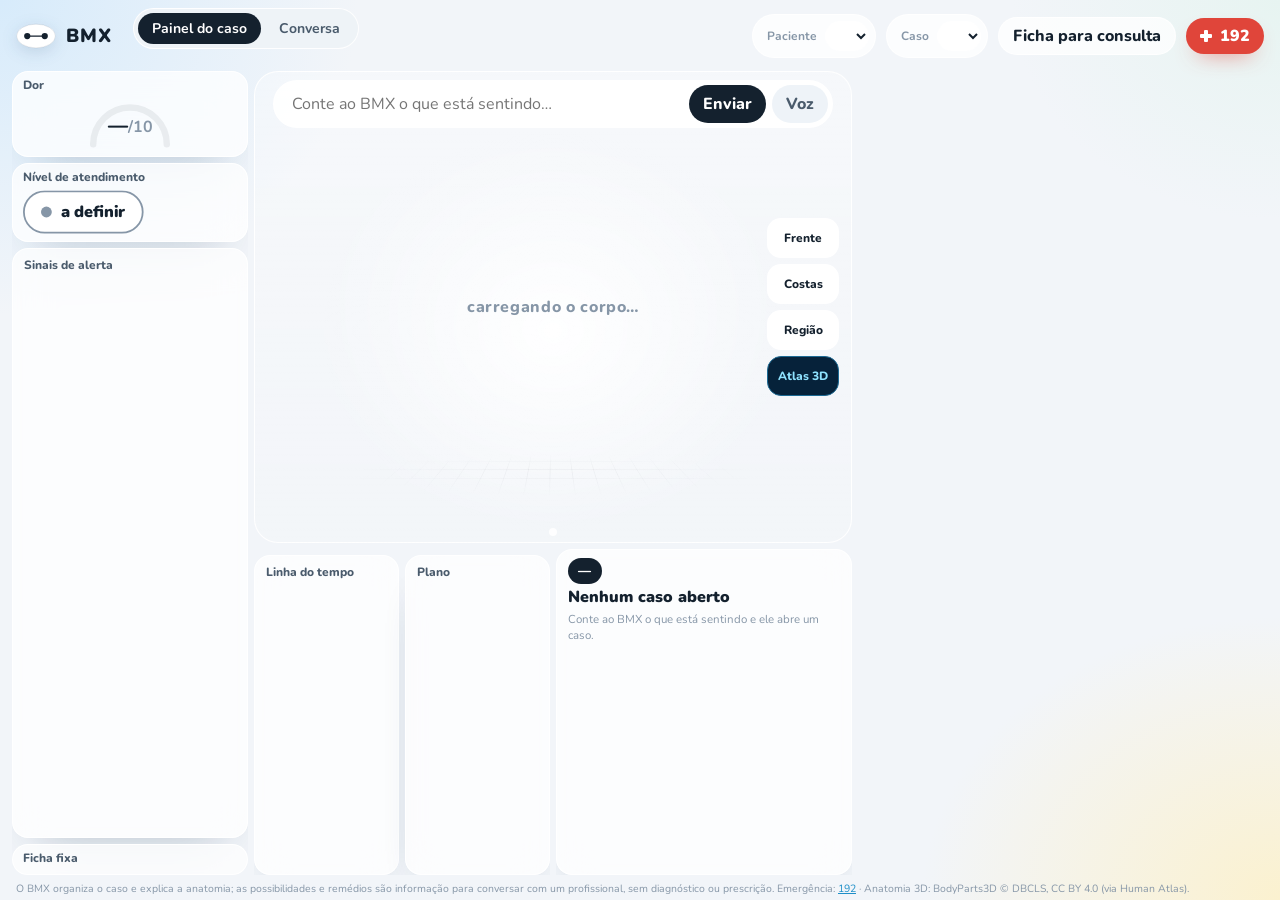
==== commit 8011a5e7: "Atlas 3D guiado pelo caso, scanner, biblioteca anatomica ampliada e revisao do conhecimento clinico " ====
--- a/ui/caso.html
+++ b/ui/caso.html
@@ -12,6 +12,7 @@
 <link rel="stylesheet" href="https://fonts.googleapis.com/css2?family=Nunito:wght@400;600;700;800;900&display=swap">
 <link rel="stylesheet" href="caso.css">
 <link rel="stylesheet" href="demo.css">
+<link rel="stylesheet" href="atlas.css">
 <script type="importmap">
   { "imports": { "three": "./vendor/three/three.module.min.js" } }
 </script>
@@ -141,7 +142,7 @@
       </div>
       <div class="bloco" id="blocoDev" hidden>
         <h3>Próximo passo</h3>
-        <p>Explore abaixo as perguntas que ajudam a descrever o que sente.</p>
+        <p>Veja abaixo, em “Para este caso”, o que observar e as demonstrações guiadas.</p>
       </div>
     </section>
   </aside>
@@ -159,31 +160,11 @@
     </section>
   </section>
 
-  <section class="card explorar" aria-labelledby="explorarTitulo">
-    <div class="explorar-topo">
-      <div><p class="sobretitulo">INVESTIGAÇÃO GUIADA</p><h2 id="explorarTitulo">Entenda o que está sentindo</h2>
-        <p>Escolha uma queixa e percorra as pistas. O roteiro é voltado a adultos; crianças e gestantes precisam de avaliação individual. Os nomes abaixo são possibilidades, não resultados.</p></div>
-      <label class="busca-wrap"><span>Buscar sintoma, possibilidade ou remédio</span><input id="buscaQueixa" type="search" placeholder="Ex.: perna inchada, febre, paracetamol" autocomplete="off"></label>
-    </div>
-    <div class="explorar-layout">
-      <nav class="queixas-lista" id="queixasLista" aria-label="Queixas para explorar"></nav>
-      <div class="guia-painel" id="guia" aria-live="polite"><p class="vazio-txt">Escolha uma queixa para ver o que observar.</p></div>
-    </div>
-    <details class="galeria-remedios" id="galeriaRemedios">
-      <summary>Personalizar imagens das orientações <span>25 fotos</span></summary>
-      <p>Escolha uma imagem para cada tema. A preferência fica salva neste navegador. Fotos e embalagens são ilustrativas: não identificam comprimidos, composição, dose ou indicação para você.</p>
-      <div class="galeria-grade" id="galeriaGrade" aria-live="polite"><p>Carregando imagens…</p></div>
-    </details>
-  </section>
-
-  <section class="card demos-secao" id="demos" aria-labelledby="demosTitulo">
-    <div class="demos-topo">
-      <div><p class="sobretitulo">DEMONSTRAÇÕES GUIADAS</p><h2 id="demosTitulo">Veja explicado, no corpo, passo a passo</h2>
-        <p>A IA conduz: fala, move a câmera, destaca cada parte e mostra o que observar. Escolha a profundidade (Simples, Intermediário ou Aprofundado). É um atlas de referência: não mostra o seu exame.</p></div>
-      <label class="busca-wrap"><span>Buscar demonstração <em id="demosConta"></em></span><input id="demosBusca" type="search" placeholder="Ex.: cabeça, joelho, ossos" autocomplete="off"></label>
-    </div>
-    <div class="demos-filtros" id="demosFiltros" role="group" aria-label="Tipo de demonstração"></div>
-    <div class="demos-grade" id="demosGrade" aria-live="polite"><p>Carregando demonstrações…</p></div>
+  <!-- ── para este caso: atlas, demonstrações guiadas, o que observar, possibilidades e remédios (com fotos), tudo do contexto ── -->
+  <section class="card paracaso" id="paraCaso" aria-labelledby="paraCasoTitulo" hidden>
+    <div class="paracaso-topo"><h2 id="paraCasoTitulo">Para este caso</h2><span id="paraCasoSub"></span></div>
+    <div class="paracaso-acoes" id="paraCasoAcoes"></div>
+    <div class="paracaso-corpo" id="paraCasoCorpo" aria-live="polite"></div>
   </section>
 </main>
 
@@ -193,5 +174,6 @@
 <script src="caso.js"></script>
 <script src="demo.js"></script>
 <script type="module" src="corpo3d.js"></script>
+<script type="module" src="atlas.js"></script>
 </body>
 </html>
--- a/ui/caso.css
+++ b/ui/caso.css
@@ -104,8 +104,8 @@
 .painel {
   display: grid; gap: 16px; padding: 0 24px 16px; min-height: 0;
   grid-template-columns: minmax(240px, 290px) minmax(0, 1fr) minmax(280px, 360px);
-  grid-template-rows: minmax(420px, 1fr) auto auto;
-  grid-template-areas: "esq palco dir" "esq base base" "explorar explorar explorar";
+  grid-template-rows: minmax(420px, 1fr) auto auto auto;
+  grid-template-areas: "esq palco dir" "esq base base" "explorar explorar explorar" "demos demos demos";
 }
 .col { display: flex; flex-direction: column; gap: 14px; min-height: 0; }
 .esq { grid-area: esq; overflow: auto; }
@@ -424,8 +424,8 @@
 @media (max-width: 1180px) {
   .painel {
     grid-template-columns: minmax(0, 1fr) minmax(280px, 340px);
-    grid-template-areas: "palco dir" "esq esq" "base base" "explorar explorar";
-    grid-template-rows: minmax(460px, 62vh) auto auto auto;
+    grid-template-areas: "palco dir" "esq esq" "base base" "explorar explorar" "demos demos";
+    grid-template-rows: minmax(460px, 62vh) auto auto auto auto;
   }
   .esq { display: grid; grid-template-columns: repeat(auto-fit, minmax(220px, 1fr)); overflow: visible; }
   .base { grid-template-columns: 1fr; }
@@ -436,8 +436,8 @@
   .seletores { margin-left: 0; width: 100%; }
   .sel-wrap { flex: 1; }
   .sel-wrap select { flex: 1; max-width: none; }
-  .painel { padding: 0 16px 16px; grid-template-columns: 1fr; grid-template-areas: "palco" "dir" "esq" "base" "explorar";
-    grid-template-rows: minmax(440px, 70vh) auto auto auto auto; }
+  .painel { padding: 0 16px 16px; grid-template-columns: 1fr; grid-template-areas: "palco" "dir" "esq" "base" "explorar" "demos";
+    grid-template-rows: minmax(440px, 70vh) auto auto auto auto auto; }
   .sistemas { grid-template-columns: repeat(2, minmax(0, 1fr)); }
   .estruturas { grid-template-columns: 1fr; }
   .alerta { margin: 0 16px 8px; }
@@ -448,3 +448,237 @@
   .queixas-lista button { flex: 0 0 165px; }
   .pistas { grid-template-columns: 1fr; }
 }
+
+/* ── compacto: menos espaço entre as seções e dentro dos cartões; no celular, tudo em colunas curtas ── */
+.topo { padding: 8px 16px; gap: 10px; }
+.marca b { font-size: 19px; }
+.marca svg { width: 40px; height: 26px; }
+.aba { padding: 6px 14px; }
+.btn-claro, .btn-192 { padding: 7px 14px; }
+.alerta { margin: 0 16px 6px; padding: 8px 14px; border-radius: 14px; }
+.painel { gap: 8px; padding: 0 16px 8px; grid-template-areas: "esq palco dir" "esq base base" "paracaso paracaso paracaso"; grid-template-rows: minmax(360px, 1fr) auto auto; }
+.col { gap: 8px; }
+.card { padding: 10px 14px; border-radius: 20px; }
+.card h2 { margin-bottom: 4px; font-size: 13px; }
+.sub { margin: 3px 0 0; font-size: 12.5px; }
+.achado { gap: 6px; }
+.achado h1 { font-size: 20px; }
+.bloco { padding: 8px 12px; border-radius: 14px; }
+.estruturas { gap: 6px; }
+.estrutura { padding: 6px 9px; min-height: 38px; border-radius: 12px; }
+.base { gap: 8px; }
+.sistemas { gap: 6px; }
+.sistema { min-height: 62px; padding: 8px 11px; border-radius: 16px; gap: 3px; }
+.sistema svg { width: 24px; height: 24px; }
+.visitas { gap: 8px; }
+.visita { padding: 8px 10px; flex-basis: 170px; }
+.painel .explorar, .painel .demos-secao, .painel .atlas-secao { padding: 12px 14px; }
+.explorar-topo { margin-bottom: 8px; gap: 14px; }
+.explorar-topo h2 { font-size: 19px; margin: 0 0 2px; }
+.explorar-topo p { font-size: 13px; line-height: 1.35; }
+.explorar-layout { gap: 10px; }
+.queixas-lista { max-height: 340px; }
+.demos-filtros { margin: 8px 0; }
+.painel .atlas-secao { grid-column: 1 / -1; }   /* sem área própria, caía na 1ª coluna (estreita) e virava uma pilha de cartões */
+.rodape { padding: 4px 16px 8px; font-size: 11.5px; }
+html.incorporado .painel { padding: 8px 10px 10px; }
+@media (max-width: 1180px) {
+  .painel { grid-template-areas: "palco dir" "esq esq" "base base" "paracaso paracaso"; grid-template-rows: minmax(400px, 56vh) auto auto auto; }
+  .esq { grid-template-columns: repeat(auto-fit, minmax(190px, 1fr)); }
+}
+@media (max-width: 760px) {
+  .topo { padding: 8px 12px; gap: 8px; }
+  .alerta { margin: 0 10px 6px; }
+  /* celular: uma coluna simples (o grid deixava "achado" e "medidas" com altura 0 sob o corpo 3D) */
+  .painel { display: flex; flex-direction: column; padding: 0 10px 8px; gap: 8px; }
+  .painel > * { flex: none; min-width: 0; }
+  .palco { order: -2; height: min(54vh, 430px); min-height: 330px; }
+  .col.dir { order: -1; }
+  .col.esq, .col.dir { overflow: visible; }
+  .achado { height: auto; overflow: visible; }
+  .base { grid-template-columns: minmax(0, 1fr); }
+  .topo, .seletores, .sel-wrap { min-width: 0; }
+  .sel-wrap select { min-width: 0; width: 100%; text-overflow: ellipsis; }
+  .camadas { flex-wrap: nowrap; justify-content: flex-start; overflow-x: auto; }
+  .pergunta { width: calc(100% - 20px); }
+  .pergunta input { min-width: 0; }
+  .pergunta button { padding: 8px 12px; }
+  .esq { grid-template-columns: repeat(2, minmax(0, 1fr)); gap: 8px; }
+  .esq .cresce, .esq .card:last-child { grid-column: 1 / -1; }
+  .esq .card { padding: 8px 11px; }
+  .gauge { max-width: 150px; }
+  .sistemas { grid-template-columns: repeat(3, minmax(0, 1fr)); }
+  .sistema { min-height: 56px; padding: 7px 8px; }
+  .sistema b { font-size: 12.5px; }
+  .sistema span { font-size: 11px; }
+  .estruturas { grid-template-columns: repeat(2, minmax(0, 1fr)); }
+  .estrutura { font-size: 12.5px; }
+  .camadas { bottom: 8px; gap: 2px; padding: 4px; }
+  .camadas button { padding: 4px 9px; font-size: 11.5px; min-height: 30px; }
+  .vista { right: 6px; gap: 4px; }
+  .vista button { padding: 6px 8px; min-height: 34px; font-size: 11.5px; }
+  .pergunta { top: 8px; }
+  .painel .explorar, .painel .demos-secao, .painel .atlas-secao { padding: 10px 11px; }
+  .atlas-grade { grid-template-columns: 1fr 1fr; gap: 8px; }
+  .atl-card { padding: 11px 11px 9px; }
+  .atl-card b { font-size: 15.5px; }
+  .atl-card p { -webkit-line-clamp: 2; font-size: 12px; }
+  .rodape { padding: 4px 12px 10px; }
+}
+
+/* ── Para este caso: atlas, demonstrações guiadas, remédios com fotos, o que observar ── */
+.paracaso { grid-area: paracaso; display: flex; flex-direction: column; gap: 8px; }
+.paracaso[hidden] { display: none; }
+.paracaso-topo { display: flex; align-items: baseline; gap: 10px; flex-wrap: wrap; }
+.paracaso-topo h2 { margin: 0; font-size: 15px; color: var(--tinta); }
+.paracaso-topo span { font-size: 12.5px; color: var(--tinta-3); font-weight: 700; }
+.paracaso-acoes { display: flex; flex-wrap: wrap; gap: 8px; }
+.paracaso-acoes button { display: inline-flex; flex-direction: column; align-items: flex-start; gap: 1px; min-height: 44px; padding: 7px 14px; border-radius: 14px; cursor: pointer; font-weight: 800; font-size: 13px; text-align: left; border: 1px solid #b0d9ee; background: #fff; color: #075d88; }
+.paracaso-acoes button small { font-size: 10.5px; font-weight: 700; color: var(--tinta-3); }
+.paracaso-acoes .btn-atlas { background: var(--tinta); border-color: var(--tinta); color: #fff; justify-content: center; }
+.paracaso-acoes button:hover { border-color: var(--azul); }
+.paracaso-corpo { display: flex; flex-direction: column; gap: 8px; }
+.pc-remedios { padding: 10px 12px; border-radius: 16px; background: rgba(255, 255, 255, 0.7); }
+.pc-remedios h3 { font-size: 12px; letter-spacing: .06em; text-transform: uppercase; color: var(--tinta-2); margin-bottom: 4px; }
+.pc-remedios h3 small { text-transform: none; letter-spacing: 0; font-weight: 700; color: var(--tinta-3); margin-left: 6px; }
+.pc-remedios p { margin: 4px 0; font-size: 12.5px; line-height: 1.4; color: var(--tinta-2); }
+.pc-aviso { padding: 8px 10px; border-radius: 12px; background: #fff3dc; border: 1px solid #f0c777; color: #6b4300 !important; font-weight: 700; }
+.med-lista { display: grid; grid-template-columns: repeat(auto-fit, minmax(300px, 1fr)); gap: 8px; margin-top: 6px; }
+.paracaso .med-card { display: flex; gap: 10px; padding: 8px; border-radius: 14px; background: #fff; border: 1px solid var(--linha); }
+.med-fotos { flex: none; display: flex; gap: 6px; max-width: 54%; }
+.med-foto { margin: 0; width: 86px; }
+.med-foto img { display: block; width: 86px; height: 86px; object-fit: contain; background: #f4f7fa; border-radius: 10px; }
+.med-foto figcaption { margin-top: 2px; font-size: 10.5px; font-weight: 800; line-height: 1.2; }
+.med-foto small { display: block; font-weight: 600; font-size: 9px; color: var(--tinta-3); overflow-wrap: anywhere; }
+.med-texto { min-width: 0; font-size: 12.5px; }
+.med-texto p { margin: 3px 0; line-height: 1.35; }
+.med-texto .cautela { color: #8a3b12; }
+.paracaso .guia-detalhes { padding: 8px 12px; border-radius: 14px; background: rgba(255, 255, 255, 0.7); }
+.paracaso .guia-detalhes summary { cursor: pointer; font-size: 12.5px; font-weight: 800; color: var(--tinta-2); }
+.paracaso .pistas { grid-template-columns: repeat(auto-fit, minmax(240px, 1fr)); margin-top: 8px; }
+.paracaso .guia-fontes { font-size: 11.5px; color: var(--tinta-3); }
+@media (max-width: 760px) {
+  .paracaso-acoes button { flex: 1 1 100%; }
+  .med-lista { grid-template-columns: minmax(0, 1fr); }
+  .paracaso .med-card { flex-direction: column; }
+  .med-fotos { max-width: none; overflow-x: auto; }
+}
+
+/* a página cresce com o conteúdo (com altura fixa, o rodapé ficava por cima do fim do painel) */
+html, body { height: auto; }
+body { grid-template-rows: auto auto auto auto; }
+
+/* ══ tela única: em telas largas o painel cabe na altura da janela, sem rolar ══════════════════════════
+   Coluna da esquerda: dor, nível, sinais, ficha. Centro: corpo 3D e, embaixo, sistemas, linha do tempo e plano.
+   Coluna da direita: "Para este caso" (atlas, demonstrações, remédios com fotos, possibilidades) em cima e o
+   achado embaixo. Textos longos são cortados com reticências (o texto inteiro fica no title) e cada cartão
+   rola por dentro só se a janela for muito baixa. */
+@media (min-width: 1000px) {
+  html, body { height: 100%; }
+  body { height: 100vh; overflow: hidden; grid-template-rows: auto auto minmax(0, 1fr) auto; }
+  /* embutido na conversa: a janela do iframe é baixa (o painel divide a tela com a barra de digitar), então reduz a escala */
+  html.incorporado body { display: grid; grid-template-rows: minmax(0, 1fr); zoom: .78; height: calc(100vh / .78); overflow: hidden; }
+  html.incorporado body > .painel { grid-row: 1; }
+  .topo { grid-row: 1; } .alerta { grid-row: 2; } body > .painel { grid-row: 3; } .rodape { grid-row: 4; }   /* o alerta oculto não pode empurrar o painel para a linha "auto" */
+  .rodape { padding: 2px 16px 4px; font-size: 10.5px; white-space: nowrap; overflow: hidden; text-overflow: ellipsis; }
+  body .painel { height: auto; align-self: stretch; min-height: 0; overflow: hidden; gap: 6px; padding: 0 12px 4px;   /* "body": vence o demo.css, que fixa a altura do corpo 3D */
+    grid-template-columns: minmax(210px, 236px) minmax(0, 1fr) minmax(0, 1fr) minmax(330px, 410px);
+    grid-template-rows: minmax(0, 1.45fr) minmax(0, 1fr);
+    grid-template-areas: "esq palco palco paracaso" "esq base dir paracaso"; }
+  .col, .card, .palco, .base { min-height: 0; min-width: 0; }
+  .esq, .dir, .palco, .base, .paracaso { contain: size; }   /* o conteúdo não empurra a linha: cada área ocupa só a sua fração da altura */
+  .card { padding: 8px 11px; border-radius: 16px; }
+  .card h2 { margin-bottom: 3px; font-size: 12px; }
+
+  /* esquerda */
+  .esq { gap: 6px; overflow: hidden; }
+  .esq .medida { padding: 5px 10px; }
+  .esq .medida .sub { line-height: 1.2; }
+  .gauge { max-width: 92px; }
+  .gauge-num { top: 40px; } .gauge-num b { font-size: 20px; }
+  .esq .medida .sub { margin: 0; font-size: 10px; }
+  #nivelSub { display: none; }                      /* a dica do nível ('O BMX classifica…') cede o lugar aos sinais */
+  #dorSub { display: none; }
+  .nivel { transform: scale(.9); transform-origin: left center; }
+  .esq .cresce { min-height: 0; overflow: auto; flex: 1 1 0; }
+  .sinais { gap: 2px; }
+  .sinais li { grid-template-columns: 16px 1fr; gap: 5px; font-size: 11px; line-height: 1.2; padding: 3px 6px; }
+  .sinais li .marca-s { transform: scale(.85); }
+  .sinais li small { display: none; }
+  .sinais li.sim small, .sinais li.nao small { display: block; grid-column: 2; font-size: 10px; margin-top: -2px; }
+  .esq .card:last-child { padding: 5px 10px; font-size: 10.5px; }
+  .esq .card:last-child .vazio-txt, .esq .card:last-child .chips { font-size: 10.5px; line-height: 1.25; }
+
+  /* centro */
+  .palco { min-height: 0; }
+  .camadas { bottom: 6px; padding: 3px; } .camadas button { min-height: 28px; padding: 3px 9px; font-size: 11.5px; }
+  .pergunta { top: 8px; padding: 4px; } .pergunta button { min-height: 32px; padding: 4px 14px; }
+  .base { display: grid; gap: 6px; grid-template-columns: minmax(0, 1fr) minmax(0, 1fr); grid-template-rows: auto minmax(0, 1fr); overflow: hidden; }
+  .sistemas { grid-column: 1 / -1; grid-template-columns: repeat(3, minmax(0, 1fr)); gap: 4px; }
+  .sistema { flex-direction: row; align-items: center; min-height: 0; padding: 4px 8px; gap: 6px; border-radius: 10px; }
+  .sistema svg { width: 18px; height: 18px; flex: none; }
+  .sistema b { font-size: 11.5px; line-height: 1.15; flex: 1; min-width: 0; }
+  .sistema span { font-size: 9.5px; flex-direction: column; align-items: flex-start; gap: 0; }
+  .sistema span i { display: none; }
+  .tempo, .plano { overflow: hidden; }
+  .visitas { flex-direction: column; gap: 4px; overflow: auto; padding: 0; }
+  .visita { flex: none; padding: 5px 8px; font-size: 11px; line-height: 1.3; border-radius: 10px; display: -webkit-box; -webkit-line-clamp: 3; -webkit-box-orient: vertical; overflow: hidden; }
+  .visita b { display: inline; margin-right: 6px; }
+  .plano ul { font-size: 11.5px; line-height: 1.35; padding-left: 16px; overflow: auto; }
+  .plano li { margin-bottom: 3px; }
+
+  /* direita, embaixo: achado */
+  .dir { overflow: hidden; }
+  .achado { gap: 4px; overflow: auto; padding: 8px 11px; }
+  .achado h1 { font-size: 16px; }
+  .achado .sub { margin: 0; font-size: 11.5px; }
+  .estruturas { display: flex; flex-wrap: wrap; gap: 4px; }
+  .estrutura { padding: 3px 8px; min-height: 0; border-radius: 999px; font-size: 11px; gap: 5px; }
+  .estrutura small { display: none; }
+  .estrutura i { width: 8px; height: 8px; }
+  .bloco { padding: 5px 9px; border-radius: 10px; }
+  .bloco h3 { margin-bottom: 1px; font-size: 10px; }
+  .bloco p { margin: 1px 0 0; font-size: 11.5px; line-height: 1.35; }
+  #anatomiaTxt { display: -webkit-box; -webkit-line-clamp: 4; -webkit-box-orient: vertical; overflow: hidden; }
+  #blocoDev { display: none; }
+
+  /* direita, em cima: para este caso (remédios no alto) */
+  .paracaso { overflow: auto; gap: 5px; padding: 8px 11px; }
+  .paracaso-topo h2 { font-size: 13px; }
+  .paracaso-acoes { gap: 5px; flex-wrap: wrap; }
+  .paracaso-acoes button { min-height: 0; padding: 4px 10px; border-radius: 999px; flex-direction: row; align-items: center; gap: 5px; font-size: 11.5px; }
+  .paracaso-acoes button small { display: none; }
+  .paracaso-corpo { gap: 5px; }
+  .pc-remedios { padding: 6px 8px; border-radius: 12px; }
+  .pc-remedios h3 { font-size: 10.5px; margin-bottom: 1px; }
+  .pc-remedios > p { margin: 1px 0; font-size: 10.5px; line-height: 1.25; display: -webkit-box; -webkit-line-clamp: 2; -webkit-box-orient: vertical; overflow: hidden; }
+  .med-lista { grid-template-columns: minmax(0, 1fr); gap: 5px; margin-top: 3px; }
+  .paracaso .med-card { padding: 5px 7px; gap: 8px; border-radius: 10px; align-items: flex-start; }
+  .med-fotos { max-width: none; width: 150px; flex: none; flex-direction: column; gap: 2px; }
+  .med-fotos-linha { display: flex; gap: 3px; }
+  .med-foto { width: 46px; }
+  .med-foto img { width: 46px; height: 46px; border-radius: 7px; }
+  .med-creditos { display: block; font-size: 8px; line-height: 1.2; color: var(--tinta-3); overflow-wrap: anywhere; max-height: 52px; overflow: hidden; }
+  .med-texto { font-size: 11px; }
+  .med-texto b { font-size: 11.5px; }
+  .med-texto p { margin: 1px 0; line-height: 1.3; display: -webkit-box; -webkit-line-clamp: 2; -webkit-box-orient: vertical; overflow: hidden; }
+  .med-texto .fontes, .med-texto .cautela { display: none; }
+  .pc-possib h3 { font-size: 10.5px; margin: 0 0 3px; color: var(--tinta-2); }
+  .pc-possib h3 small { font-weight: 600; color: var(--tinta-3); margin-left: 4px; }
+  .pc-possib .possibilidades { display: flex; flex-wrap: wrap; gap: 4px; }
+  .pc-possib .possibilidade { padding: 2px 8px; font-size: 11px; border-radius: 999px; }
+  .pc-possib .possibilidade small { display: none; }
+  .paracaso .guia-detalhes { padding: 4px 9px; border-radius: 10px; }
+  .paracaso .guia-detalhes summary { font-size: 11.5px; }
+  .paracaso .guia-fontes { font-size: 10px; display: none; }
+  .paracaso .pistas { grid-template-columns: minmax(0, 1fr); }
+
+  /* demonstração aberta: ela ocupa o painel inteiro */
+  body.em-demo .paracaso { display: none !important; }
+  body.em-demo .painel { grid-template-rows: minmax(0, 1fr) !important; }
+}
+@media (min-width: 1000px) and (max-height: 700px) {
+  .topo { padding: 4px 12px; } .marca svg { display: none; }
+  .achado h1 { font-size: 14px; }
+  .sistema { padding: 3px 7px; }
+}
--- a/ui/demo.css
+++ b/ui/demo.css
@@ -15,22 +15,24 @@
 .demo-aviso { align-self: flex-start; max-width: 520px; font-size: 11.5px; font-weight: 700; color: #6b4a00; background: #fff6e0;
   border: 1px solid #f0d9a0; padding: 5px 10px; border-radius: 10px; }
 .demo-aviso:empty { display: none; }
-.demo-miolo { display: flex; gap: 10px; align-items: flex-end; justify-content: space-between; flex: 1; min-height: 0; }
-.demo-legenda { max-width: min(520px, 55%); padding: 14px 16px; border-radius: 16px; background: rgba(255,255,255,.92);
-  border: 1px solid #dce6ee; box-shadow: 0 8px 26px rgba(20,33,46,.12); }
+.demo-miolo { display: flex; gap: 10px; align-items: flex-end; flex: 1; min-height: 0; overflow: hidden; }
+/* a legenda é uma faixa na base, como legenda de vídeo: deixa o corpo livre na parte de cima */
+.demo-legenda { flex: 1; min-width: 0; max-height: 100%; overflow: auto; padding: 12px 16px; border-radius: 16px;
+  background: rgba(255,255,255,.92); border: 1px solid #dce6ee; box-shadow: 0 8px 26px rgba(20,33,46,.12); }
 .demo-legenda b { display: block; font-size: 16px; line-height: 1.3; }
 .demo-legenda p { margin: 8px 0 0; font-size: 13.5px; line-height: 1.5; color: #34495e; }
 .demo-legenda .demo-aprof { padding-top: 8px; border-top: 1px dashed #cfdbe6; color: #4a5f72; }
 .demo-termos { display: flex; flex-wrap: wrap; gap: 6px; margin-top: 10px; }
 .demo-termos[hidden], .demo-legenda p[hidden] { display: none; }
 .termo { font-size: 12px; padding: 4px 9px; border-radius: 999px; background: #e8f5fb; color: #075d88; }
-.demo-cartao { max-width: min(340px, 40%); max-height: 100%; overflow: auto; padding: 12px 14px; border-radius: 16px; background: rgba(255,255,255,.94);
+.demo-cartao { flex: 0 0 min(320px, 36%); max-height: 100%; overflow: auto; padding: 12px 14px; border-radius: 16px; background: rgba(255,255,255,.94);
   border: 1px solid #dce6ee; box-shadow: 0 8px 26px rgba(20,33,46,.12); font-size: 13px; }
 .demo-cartao[hidden] { display: none; }
 .demo-cartao b { display: block; margin-bottom: 6px; font-size: 14px; }
 .demo-cartao p, .demo-cartao li { line-height: 1.45; color: #34495e; }
 .demo-cartao ul { margin: 6px 0 0; padding-left: 18px; }
-.demo-cartao.alerta { border-left: 5px solid #d97706; background: #fff7e8; }
+.demo-cartao.demo-alerta { border-left: 5px solid #d97706; background: #fff7e8; }   /* não usar .alerta: é o banner vermelho da página */
+.demo-cartao.demo-alerta b { color: #8a4b08; }
 .demo-cartao.remedio small { display: block; margin-top: 8px; color: #6b7c8c; }
 .demo-cartao .pista { margin: 8px 0; padding: 8px 10px; border-radius: 10px; background: #f1f6fa; }
 .demo-cartao .pista span { display: block; font-size: 10px; font-weight: 900; letter-spacing: .08em; text-transform: uppercase; color: #076a9a; }
@@ -54,7 +56,7 @@
 body.em-demo .pergunta, body.em-demo .resposta { visibility: hidden; }   /* a demonstração ocupa o palco */
 
 /* catálogo */
-.demos-secao { margin-top: 18px; }
+.demos-secao { grid-area: demos; padding: 22px; }
 .demos-topo { display: flex; justify-content: space-between; gap: 16px; align-items: flex-end; flex-wrap: wrap; }
 .demos-filtros { display: flex; flex-wrap: wrap; gap: 6px; margin: 12px 0; }
 .demo-filtro { border: 1px solid #c5d3df; background: #fff; border-radius: 999px; padding: 6px 12px; font: inherit; font-size: 12px; font-weight: 800; cursor: pointer; }
@@ -71,5 +73,26 @@
 .guia-painel .demo-btn { margin: 4px 0 10px; }
 @media (max-width: 960px) {
   .demo-miolo { flex-direction: column; align-items: stretch; justify-content: flex-end; }
-  .demo-legenda, .demo-cartao { max-width: 100%; }
+  .demo-legenda, .demo-cartao { flex: 0 1 auto; max-width: 100%; }
 }
+
+/* ── clareza: o corpo é o assunto; o resto não disputa a atenção ───────────────────────── */
+@media (min-width: 1181px) {
+  .painel { grid-template-rows: minmax(540px, calc(100vh - 150px)) auto auto auto; }   /* o corpo 3D ocupa a altura da janela */
+}
+.camadas { flex-wrap: nowrap; gap: 2px; padding: 4px; }                                  /* uma linha só, menor, sem cobrir o tronco */
+.camadas button { padding: 4px 9px; font-size: 11.5px; min-height: 28px; }
+.camadas button i { width: 7px; height: 7px; }
+
+/* abas: Investigar e Demonstrações não ficam empilhadas (a página tinha mais de 5 telas) */
+.abas { display: inline-flex; gap: 4px; padding: 4px; border-radius: 999px; background: #eef3f7; margin-bottom: 14px; }
+.abas button { border: 0; background: none; border-radius: 999px; padding: 8px 16px; font: inherit; font-size: 13px; font-weight: 800; color: #5a6b7a; cursor: pointer; }
+.abas button.on { background: #14212e; color: #fff; }
+body[data-aba="investigar"] .demos-secao { display: none; }
+body[data-aba="demos"] .explorar { display: none; }
+
+/* modo foco: durante a demonstração só o palco aparece, na tela toda */
+body.em-demo .esq, body.em-demo .dir, body.em-demo .base, body.em-demo .explorar,
+body.em-demo .demos-secao, body.em-demo .camadas { display: none !important; }
+body.em-demo .painel { grid-template-columns: minmax(0, 1fr) !important; grid-template-areas: "palco" !important;
+  grid-template-rows: minmax(540px, calc(100vh - 120px)) !important; }
--- a/ui/atlas.css
+++ b/ui/atlas.css
@@ -0,0 +1,185 @@
+/* Atlas 3D de materialização (ui/atlas.js + atlas3d.js).
+   Tema: holograma sobre azul-noite. A tela é o modelo; o texto de cada passo fica preso ao ponto por uma seta. */
+
+body.atl-aberto { overflow: hidden; }
+
+/* ── entrada na página do caso ─────────────────────────────────────────────────────────────── */
+.atlas-secao .atlas-topo { display: flex; justify-content: space-between; gap: 12px; align-items: flex-end; flex-wrap: wrap; margin-bottom: 10px; }
+.atlas-secao .atlas-topo h2 { margin: 2px 0 4px; }
+.atlas-secao .atlas-topo p { margin: 0; max-width: 62ch; }
+.atlas-secao .atlas-conta { font: 700 12px/1.2 ui-monospace, Consolas, monospace; color: #1d6f96; letter-spacing: .04em; }
+.atlas-grade { display: grid; grid-template-columns: repeat(auto-fill, minmax(220px, 1fr)); gap: 10px; }
+.vista .vista-atlas { background: #06223a; color: #8fe3ff; border-color: #1c6a94; }
+.vista .vista-atlas:hover { background: #0a3355; }
+
+.atl-card {
+  --cor: #35c8ff; position: relative; text-align: left; cursor: pointer; border: 1px solid rgba(53, 200, 255, .28); border-radius: 14px;
+  padding: 14px 14px 12px; color: #dbeafe; font-family: inherit; display: flex; flex-direction: column; gap: 5px; overflow: hidden;
+  background: radial-gradient(120% 90% at 100% 0%, color-mix(in srgb, var(--cor) 24%, transparent) 0%, transparent 60%), linear-gradient(160deg, #0a1d33, #050d19);
+  transition: transform .18s ease, border-color .18s ease, box-shadow .18s ease;
+}
+.atl-card::after { content: ''; position: absolute; inset: 0; background: linear-gradient(transparent 0 48%, rgba(53, 200, 255, .12) 50%, transparent 52% 100%); background-size: 100% 220%; animation: atlVarre 4.5s linear infinite; pointer-events: none; opacity: .6; }
+.atl-card:hover, .atl-card:focus-visible { transform: translateY(-3px); border-color: var(--cor); box-shadow: 0 10px 30px -10px var(--cor); outline: none; }
+.atl-card-sis { font: 700 10.5px/1 ui-monospace, Consolas, monospace; letter-spacing: .12em; text-transform: uppercase; color: var(--cor); }
+.atl-card b { font-size: 18px; font-weight: 900; color: #fff; }
+.atl-card em { font-style: normal; font-size: 12.5px; color: #8fb0cf; }
+.atl-card p { margin: 3px 0 2px; font-size: 12.5px; line-height: 1.45; color: #b7cde3; display: -webkit-box; -webkit-line-clamp: 3; -webkit-box-orient: vertical; overflow: hidden; }
+.atl-card-go { margin-top: auto; padding-top: 6px; font-size: 12px; font-weight: 800; color: var(--cor); }
+.atl-card-go::after { content: ' →'; }
+@keyframes atlVarre { from { background-position: 0 0; } to { background-position: 0 -220%; } }
+
+/* ── casca: o palco ocupa a tela toda ──────────────────────────────────────────────────────── */
+.atl {
+  --azul: #35c8ff; --azul2: #8fe3ff; --ambar: #ffb703; --verm: #ff4d5e; --txt: #dbeafe; --mudo: #7f9bb8; --cor: #35c8ff; --seta: #ffb703;
+  --linha: rgba(53, 200, 255, .22);
+  position: fixed; inset: 0; z-index: 2000; color: var(--txt); background: #040913;
+  font-family: Nunito, system-ui, sans-serif; font-size: 14px; transition: opacity .45s ease;
+}
+.atl.saindo { opacity: 0; }
+.atl[hidden], .atl [hidden] { display: none !important; }
+.atl button { font-family: inherit; }
+.atl * { box-sizing: border-box; }
+.atl[data-tipo="impacto"] { --seta: #ff8a4d; }
+.atl[data-tipo="corpo"] { --seta: #ffc857; }
+.atl-sobre { font: 700 10.5px/1.2 ui-monospace, Consolas, monospace; letter-spacing: .14em; color: var(--azul); text-transform: uppercase; }
+
+.atl-palco { position: absolute; inset: 0; overflow: hidden; background: radial-gradient(110% 85% at 50% 42%, #0d2c48 0%, #071a2e 46%, #040913 100%); }
+.atl-palco::before { content: ''; position: absolute; inset: 0; pointer-events: none; background-image: linear-gradient(rgba(53, 200, 255, .06) 1px, transparent 1px), linear-gradient(90deg, rgba(53, 200, 255, .06) 1px, transparent 1px); background-size: 52px 52px; -webkit-mask-image: radial-gradient(circle at 50% 50%, #000 12%, transparent 72%); mask-image: radial-gradient(circle at 50% 50%, #000 12%, transparent 72%); }
+.atl-palco canvas { position: absolute; inset: 0; width: 100%; height: 100%; display: block; cursor: grab; touch-action: none; }
+.atl-palco canvas:active { cursor: grabbing; }
+.atl-marcas { position: absolute; inset: 0; pointer-events: none; overflow: hidden; }
+
+/* topo: só o essencial */
+.atl-topo { position: absolute; left: 0; right: 0; top: 0; z-index: 3; display: flex; align-items: center; gap: 12px; padding: 10px 14px; background: linear-gradient(rgba(4, 9, 19, .88), rgba(4, 9, 19, 0)); pointer-events: none; }
+.atl-topo > * { pointer-events: auto; }
+.atl-marca-bmx { display: flex; align-items: center; gap: 8px; color: var(--azul2); }
+.atl-marca-bmx svg { width: 34px; }
+.atl-marca-bmx b { font-weight: 900; letter-spacing: .08em; color: #fff; }
+.atl-etapa { flex: 1; margin: 0; min-width: 0; text-align: center; font: 700 11.5px/1.2 ui-monospace, Consolas, monospace; letter-spacing: .1em; text-transform: uppercase; color: var(--azul2); pointer-events: none; white-space: nowrap; overflow: hidden; text-overflow: ellipsis; }
+.atl-topo-dir { display: flex; gap: 8px; align-items: center; }
+.atl-btn { background: rgba(8, 24, 42, .82); color: var(--txt); border: 1px solid var(--linha); border-radius: 10px; padding: 8px 14px; min-height: 38px; cursor: pointer; font-weight: 800; font-size: 13px; backdrop-filter: blur(6px); }
+.atl-btn:hover { border-color: var(--azul); color: #fff; }
+.atl-btn.on { background: rgba(53, 200, 255, .2); border-color: var(--azul); color: #fff; }
+.atl-pular { background: rgba(53, 200, 255, .18); border-color: var(--azul); color: #fff; }
+.atl-x { font-size: 20px; line-height: 1; padding: 4px 13px; }
+
+/* texto preso ao ponto observado + seta */
+.atl-linha { position: absolute; inset: 0; width: 100%; height: 100%; pointer-events: none; overflow: visible; z-index: 2; }
+.atl-linha > path { fill: none; stroke: var(--seta); stroke-width: 1.6; marker-end: url(#atlSeta); filter: drop-shadow(0 0 4px var(--seta)); }
+.atl-linha marker path { fill: var(--seta); }
+.atl-call { position: absolute; left: 0; top: 0; z-index: 2; display: flex; align-items: flex-start; gap: 9px; padding: 10px 13px; border-radius: 10px; width: max-content; max-width: min(300px, calc(100% - 20px)); pointer-events: none;
+  background: rgba(34, 22, 4, .9); border: 1px solid rgba(255, 183, 3, .6); box-shadow: 0 0 24px -8px var(--ambar); backdrop-filter: blur(6px); }
+.atl-call i { font: 800 12px/1.5 ui-monospace, Consolas, monospace; color: var(--ambar); font-style: normal; }
+.atl-call div { display: flex; flex-direction: column; gap: 3px; min-width: 0; }
+.atl-call b { font-size: 14px; font-weight: 800; color: #fff4d6; line-height: 1.25; }
+.atl-call p { margin: 0; font-size: 12.5px; line-height: 1.4; color: #f0dfb8; display: -webkit-box; -webkit-line-clamp: 4; -webkit-box-orient: vertical; overflow: hidden; }
+.atl-call small { font-size: 12px; line-height: 1.35; color: var(--azul2); font-weight: 700; }
+.atl-call em { font-style: normal; font-size: 12px; line-height: 1.35; color: var(--ambar); font-weight: 800; }
+.atl-call.t-impacto { background: rgba(40, 10, 8, .9); border-color: rgba(255, 138, 77, .6); box-shadow: 0 0 24px -8px #ff8a4d; }
+.atl-call.t-impacto i { color: #ff8a4d; } .atl-call.t-impacto b { color: #ffe4d6; } .atl-call.t-impacto p { color: #f6d5c4; }
+.atl-call.t-corpo { background: rgba(38, 25, 4, .9); border-color: rgba(255, 200, 87, .6); }
+
+/* fala (legenda) e controles */
+.atl-legenda { position: absolute; left: 50%; bottom: 74px; z-index: 3; transform: translateX(-50%); margin: 0; width: max-content; max-width: min(720px, calc(100% - 28px)); text-align: center; padding: 10px 18px; border-radius: 12px; background: rgba(4, 12, 22, .8); border: 1px solid var(--linha); font-size: 15px; line-height: 1.45; font-weight: 700; color: #f2faff; backdrop-filter: blur(6px); pointer-events: none; }
+@media (min-width: 641px) {   /* com o texto junto ao ponto, a legenda repetiria o mesmo; no celular ela leva o detalhe */
+  .atl[data-call="1"][data-tipo="ponto"] .atl-legenda, .atl[data-call="1"][data-tipo="impacto"] .atl-legenda { display: none; }
+}
+.atl[data-tipo="fecho"] .atl-legenda, .atl[data-tipo="contexto"] .atl-legenda { display: none; }   /* o cartão já traz o essencial */
+.atl-base { position: absolute; left: 0; right: 0; bottom: 0; z-index: 3; display: flex; align-items: center; gap: 16px; padding: 12px 16px 14px; background: linear-gradient(rgba(4, 9, 19, 0), rgba(4, 9, 19, .9) 45%); }
+.atl-ctrl { display: flex; gap: 8px; align-items: center; }
+.atl-ctrl .atl-btn { min-width: 44px; font-size: 16px; }
+.atl-play { min-width: 104px !important; font-size: 13px !important; background: rgba(53, 200, 255, .16); border-color: var(--azul); color: #fff; }
+.atl-trilha { flex: 1; display: flex; gap: 4px; min-width: 0; }
+.atl-trilha button { flex: 1; height: 8px; min-width: 4px; border-radius: 4px; border: 0; padding: 0; cursor: pointer; background: #14304a; transition: background .3s, box-shadow .3s; }
+.atl-trilha button[data-est="1"] { background: #1b3b3f; }
+.atl-trilha button:hover { background: #2a5d85; }
+.atl-trilha button.feito { background: #2b86b3; }
+.atl-trilha button.atual { background: var(--azul2); box-shadow: 0 0 12px var(--azul); }
+
+/* resumo do que a pessoa contou (último passo da aula do caso) */
+.atl-fecho { position: absolute; left: 16px; bottom: 82px; z-index: 3; width: min(380px, calc(100% - 32px)); display: flex; flex-direction: column; gap: 8px; padding: 14px 15px; border-radius: 12px; background: rgba(6, 18, 33, .92); border: 1px solid var(--linha); backdrop-filter: blur(6px); animation: atlEntra .4s ease-out both; }
+.atl-fecho b { font-size: 15px; color: #fff; font-weight: 900; }
+.atl-fecho p { margin: 0; font-size: 13px; color: #b7cde3; font-weight: 700; }
+.atl-fecho .atl-relato { font-style: italic; font-weight: 600; color: #dbeafe; }
+.atl-fecho small { font-size: 11.5px; color: var(--mudo); line-height: 1.4; }
+.atl-fecho-linha { display: flex; flex-wrap: wrap; align-items: center; gap: 5px; }
+.atl-fecho-linha span { font: 700 10.5px/1 ui-monospace, Consolas, monospace; letter-spacing: .1em; text-transform: uppercase; color: var(--mudo); width: 100%; }
+.atl-fecho-linha i { font-style: normal; font-size: 12px; font-weight: 700; padding: 4px 10px; border-radius: 99px; border: 1px solid var(--linha); background: rgba(53, 200, 255, .08); color: #d5ecfb; }
+.atl-fecho-linha.sim i { background: rgba(255, 77, 94, .12); border-color: rgba(255, 77, 94, .5); color: #ffc9ce; }
+.atl-fecho-linha.nao i { background: rgba(80, 200, 140, .1); border-color: rgba(80, 200, 140, .4); color: #c6f0da; }
+.atl-fecho-linha.falta i { background: rgba(255, 183, 3, .1); border-color: rgba(255, 183, 3, .45); color: #ffe6a8; }
+
+/* cortina entre estágios */
+.atl-trans { position: absolute; inset: 0; z-index: 6; display: grid; place-content: center; justify-items: center; gap: 10px; pointer-events: none; visibility: hidden;
+  background: linear-gradient(100deg, #040913 0%, #0b2a47 50%, #040913 100%); clip-path: inset(0 100% 0 0); transition: clip-path .42s cubic-bezier(.7, 0, .2, 1); }
+.atl-trans.on { visibility: visible; clip-path: inset(0 0 0 0); }
+.atl-trans.on.sai { clip-path: inset(0 0 0 100%); transition-duration: .5s; }
+.atl-trans-n { font: 800 13px ui-monospace, Consolas, monospace; letter-spacing: .3em; color: var(--azul); opacity: 0; transform: translateY(8px); transition: opacity .3s .15s, transform .3s .15s; }
+.atl-trans b { font-size: clamp(24px, 5vw, 40px); font-weight: 900; color: #fff; letter-spacing: .02em; text-align: center; padding: 0 20px; opacity: 0; transform: translateY(10px); transition: opacity .3s .2s, transform .3s .2s; text-shadow: 0 0 26px rgba(53, 200, 255, .5); }
+.atl-trans i { display: block; height: 2px; width: 0; background: linear-gradient(90deg, transparent, var(--azul2), transparent); box-shadow: 0 0 14px var(--azul); transition: width .5s .2s; }
+.atl-trans.on:not(.sai) .atl-trans-n, .atl-trans.on:not(.sai) b { opacity: 1; transform: none; }
+.atl-trans.on:not(.sai) i { width: min(260px, 60vw); }
+
+.atl-carregando { position: absolute; inset: 0; z-index: 4; display: grid; place-content: center; justify-items: center; gap: 14px; background: rgba(4, 9, 19, .72); font: 700 12px ui-monospace, Consolas, monospace; letter-spacing: .12em; color: var(--azul2); text-transform: uppercase; }
+.atl-carregando i { width: 46px; height: 46px; border-radius: 50%; border: 2px solid rgba(53, 200, 255, .2); border-top-color: var(--azul); animation: atlGira 1s linear infinite; }
+@keyframes atlGira { to { transform: rotate(360deg); } }
+
+/* marcadores presos ao modelo */
+.atl-marca { position: absolute; left: 0; top: 0; will-change: transform; pointer-events: none; }
+.atl-marca i { position: absolute; left: -15px; top: -15px; width: 30px; height: 30px; border-radius: 50%; border: 2px solid var(--azul2); box-shadow: 0 0 14px var(--azul), inset 0 0 8px rgba(53, 200, 255, .5); animation: atlPulso 1.8s ease-out infinite; }
+.atl-marca b { position: absolute; left: -15px; top: -15px; width: 30px; height: 30px; display: grid; place-items: center; font: 800 13px ui-monospace, Consolas, monospace; color: #fff; text-shadow: 0 0 6px #000; }
+.atl-marca span { position: absolute; left: 22px; top: -11px; white-space: nowrap; padding: 4px 9px; border-radius: 6px; font-size: 12px; font-weight: 800; background: rgba(4, 12, 22, .82); border: 1px solid var(--linha); color: #eaf7ff; }
+.atl-marca span:empty { display: none; }
+.atl-marca.m-sel i { border-color: var(--ambar); box-shadow: 0 0 16px var(--ambar), inset 0 0 8px rgba(255, 183, 3, .5); }
+.atl-marca.m-sel span { display: none; }                 /* o título do ponto já está no texto preso a ele */
+.atl-marca.m-chip i { left: -5px; top: -5px; width: 10px; height: 10px; border-width: 0; background: var(--azul2); animation: none; box-shadow: 0 0 10px var(--azul); }
+.atl-marca.m-chip span { left: 12px; top: -12px; animation: atlEntra .35s ease-out both; }
+.atl-marca.m-alerta i { border-color: var(--verm); box-shadow: 0 0 18px var(--verm), inset 0 0 8px rgba(255, 77, 94, .5); }
+.atl-marca.m-alerta span, .atl-marca.m-afetada span, .atl-marca.m-corpo span { display: none; }   /* idem: o texto preso ao marcador faz esse papel */
+.atl-marca.m-afetada i { border-color: var(--ambar); box-shadow: 0 0 16px var(--ambar); }
+.atl-marca.m-corpo i { border-color: #ffc857; box-shadow: 0 0 22px #ffc857; width: 40px; height: 40px; left: -20px; top: -20px; }
+@keyframes atlPulso { 0% { transform: scale(.7); opacity: 1; } 80%, 100% { transform: scale(1.35); opacity: .15; } }
+@keyframes atlEntra { from { opacity: 0; transform: translateX(-6px); } to { opacity: 1; transform: none; } }
+
+/* biblioteca */
+.atl-lib { position: absolute; inset: 0; z-index: 5; overflow: auto; background: radial-gradient(100% 80% at 50% 0%, #0d2c48 0%, #050e1b 70%); }
+.atl-lib-int { position: relative; max-width: 1080px; margin: 0 auto; padding: 30px 20px 40px; }
+.atl-lib-x { position: absolute; right: 16px; top: 16px; }
+.atl-lib h2 { margin: 6px 0 8px; font-size: 30px; font-weight: 900; color: #fff; }
+.atl-lib-txt { max-width: 66ch; color: #a9c2da; line-height: 1.55; margin: 0 0 20px; }
+.atl-lib-grade { display: grid; grid-template-columns: repeat(auto-fill, minmax(240px, 1fr)); gap: 12px; }
+
+/* ── telas estreitas: tudo em coluna, texto junto ao ponto só com o título, a fala embaixo ──── */
+@media (max-width: 640px) {
+  .atl-topo { padding: 8px 10px; gap: 8px; }
+  .atl-marca-bmx { display: none; }
+  .atl-etapa { font-size: 9.5px; text-align: left; letter-spacing: .02em; }
+  .atl-btn { min-height: 42px; padding: 8px 12px; }
+  .atl-pular { padding: 8px 10px; font-size: 12px; }
+  .atl-call { max-width: calc(100% - 20px); padding: 8px 11px; }
+  .atl-call p, .atl-call small, .atl-call em { display: none; }   /* o detalhe vai na fala, embaixo */
+  .atl-legenda { left: 10px; right: 10px; bottom: 98px; transform: none; width: auto; max-width: none; text-align: left; font-size: 13.5px; padding: 10px 13px; max-height: 26vh; overflow: auto; }
+  .atl-base { flex-wrap: wrap; gap: 8px; padding: 10px 10px 12px; }
+  .atl-ctrl { width: 100%; justify-content: space-between; }
+  .atl-ctrl .atl-btn { flex: none; }
+  .atl-play { flex: 1; }
+  .atl-trilha { width: 100%; flex: none; order: 3; }
+  .atl-fecho { left: 10px; right: 10px; width: auto; bottom: 98px; max-height: 44vh; overflow: auto; }
+  .atl-lib h2 { font-size: 24px; }
+}
+@media (max-height: 520px) and (min-width: 641px) { .atl-legenda { bottom: 62px; font-size: 14px; padding: 8px 14px; } }
+.atl-referencias {
+  position: absolute; top: 80px; left: 16px; z-index: 12;
+  max-width: min(320px, calc(100vw - 32px)); max-height: 52vh; overflow: auto;
+  padding: 10px 14px; border-radius: 12px; background: rgba(10, 23, 35, .95);
+  color: #eef6ff; font-size: 13px; line-height: 1.5;
+}
+.atl-referencias summary { cursor: pointer; min-height: 28px; }
+.atl-referencias a { display: block; color: #b4e6ff; margin: 8px 0; }
+.atl-referencias b { display: block; margin-top: 12px; }
+.atl-referencias p { margin: 8px 0; }
+@media (prefers-reduced-motion: reduce) {
+  .atl-marca i, .atl-card::after, .atl-carregando i { animation: none; }
+  .atl-fecho, .atl-marca span { animation: none; }
+  .atl-trans, .atl-trans b, .atl-trans-n, .atl-trans i, .atl { transition-duration: .01s; transition-delay: 0s; }
+}
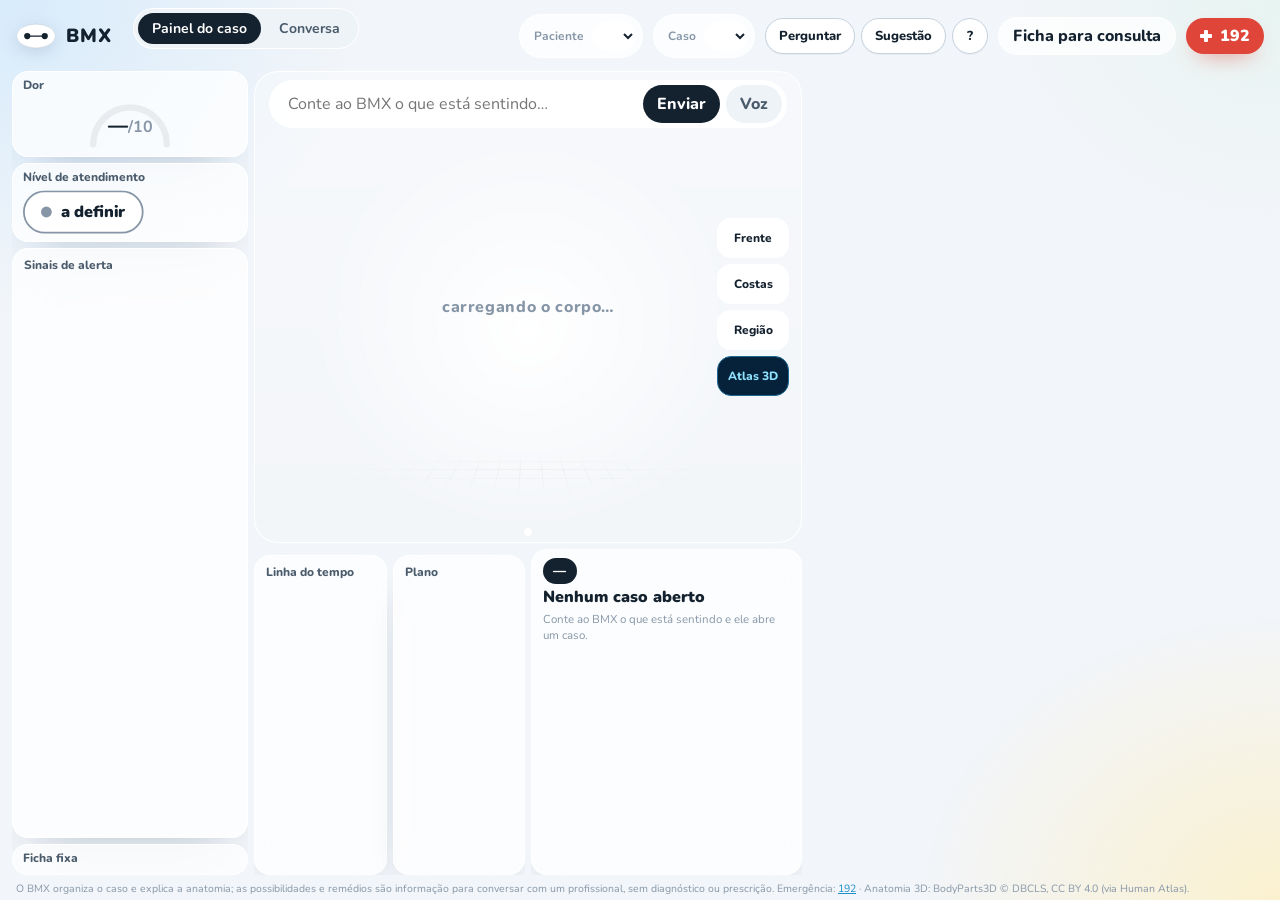
==== commit 39ff074a: "Fases: a LLM decide o atlas, chat por fase, tutorial nas 3 primeiras conexoes, retornos gravados e r" ====
--- a/ui/caso.html
+++ b/ui/caso.html
@@ -13,6 +13,7 @@
 <link rel="stylesheet" href="caso.css">
 <link rel="stylesheet" href="demo.css">
 <link rel="stylesheet" href="atlas.css">
+<link rel="stylesheet" href="fase.css">
 <script type="importmap">
   { "imports": { "three": "./vendor/three/three.module.min.js" } }
 </script>
@@ -171,6 +172,8 @@
 <footer class="rodape">O BMX organiza o caso e explica a anatomia; as possibilidades e remédios são informação para conversar com um profissional, sem diagnóstico ou prescrição.
   Emergência: <a href="tel:192">192</a> · Anatomia 3D: BodyParts3D © DBCLS, CC BY 4.0 (via Human Atlas).</footer>
 
+<script src="tutoriais.js"></script>
+<script src="fase.js"></script>
 <script src="caso.js"></script>
 <script src="demo.js"></script>
 <script type="module" src="corpo3d.js"></script>
--- a/ui/caso.css
+++ b/ui/caso.css
@@ -682,3 +682,41 @@
   .achado h1 { font-size: 14px; }
   .sistema { padding: 3px 7px; }
 }
+
+/* ══ remédios em destaque ═════════════════════════════════════════════════════════════════════════
+   O bloco "Alívio e remédios" é a parte do painel que a pessoa mais procura: fica em cor própria (verde), com
+   contador de opções, fotos maiores e as cautelas visíveis, em vez de cortado em duas linhas como o resto. */
+.pc-remedios.destaque { padding: 12px 14px; border-radius: 16px; background: linear-gradient(160deg, #effaf4 0%, #e6f4fb 100%); border: 1.5px solid #8fd1b0; box-shadow: 0 8px 22px -14px rgba(20, 120, 80, .6); }
+.pc-rem-topo { display: flex; align-items: center; gap: 9px; margin-bottom: 6px; flex-wrap: wrap; }
+.pc-rem-icone { flex: none; width: 30px; height: 30px; display: grid; place-items: center; border-radius: 10px; background: #14783c; color: #fff; }
+.pc-rem-icone svg { width: 18px; height: 18px; fill: none; stroke: currentColor; stroke-width: 2; stroke-linecap: round; stroke-linejoin: round; }
+.pc-remedios.destaque .pc-rem-topo h3 { margin: 0; font-size: 14px; letter-spacing: 0; text-transform: none; color: #0e4d2a; }
+.pc-remedios.destaque .pc-rem-topo h3 small { display: block; margin: 1px 0 0; font-size: 11px; color: #3f6b55; }
+.pc-rem-conta { margin-left: auto; padding: 3px 10px; border-radius: 999px; background: #14783c; color: #fff; font-size: 11px; font-weight: 800; }
+.pc-remedios.destaque .pc-regra { margin: 2px 0 6px; padding: 7px 10px; border-radius: 10px; background: rgba(255, 255, 255, .75); border-left: 3px solid #14783c; font-size: 12px; line-height: 1.4; color: #12432a; font-weight: 700; }
+.pc-remedios.destaque .med-card { border-color: #b7dfca; box-shadow: 0 2px 8px -6px rgba(20, 120, 80, .6); }
+.pc-remedios.destaque .med-texto > b { font-size: 13.5px; color: #0e4d2a; }
+.pc-remedios.destaque .alergia-aviso { margin: 4px 0; padding: 7px 10px; border-radius: 9px; background: #fdecea; color: #9c251b; font-weight: 800; }
+.pc-remedios.foco { animation: remedioFoco 1.4s ease-in-out 3; }
+@keyframes remedioFoco { 0%, 100% { box-shadow: 0 0 0 0 rgba(20, 120, 80, 0); } 50% { box-shadow: 0 0 0 5px rgba(20, 120, 80, .45); } }
+.paracaso-acoes .btn-remedios { background: #14783c; border-color: #14783c; color: #fff; }
+.paracaso-acoes .btn-remedios small { color: #d6f3e2; }
+.paracaso-acoes .btn-remedios:hover { background: #0e5f2f; border-color: #0e5f2f; }
+
+@media (min-width: 1000px) {
+  /* a coluna do "Para este caso" fica mais larga e os remédios deixam de ser cortados */
+  body .painel { grid-template-columns: minmax(210px, 236px) minmax(0, 1fr) minmax(0, 1fr) minmax(360px, 460px); }
+  .pc-remedios.destaque { padding: 9px 11px; }
+  .pc-remedios.destaque .pc-rem-topo h3 { font-size: 13px; }
+  .pc-remedios.destaque .pc-regra { display: block; -webkit-line-clamp: unset; font-size: 11.5px; padding: 5px 8px; }
+  .pc-remedios.destaque .med-lista { gap: 7px; }
+  .pc-remedios.destaque .med-card { padding: 7px 9px; gap: 9px; }
+  .pc-remedios.destaque .med-fotos { width: 148px; max-width: 42%; }
+  .pc-remedios.destaque .med-foto, .pc-remedios.destaque .med-foto img { width: 62px; }
+  .pc-remedios.destaque .med-foto img { height: 62px; }
+  .pc-remedios.destaque .med-texto { font-size: 11.5px; }
+  .pc-remedios.destaque .med-texto > b { font-size: 12.5px; }
+  .pc-remedios.destaque .med-texto p { display: block; -webkit-line-clamp: unset; overflow: visible; }
+  .pc-remedios.destaque .med-texto .cautela { display: block; }
+  .paracaso-acoes .btn-remedios { order: -1; }
+}
--- a/ui/atlas.css
+++ b/ui/atlas.css
@@ -178,6 +178,21 @@
 .atl-referencias a { display: block; color: #b4e6ff; margin: 8px 0; }
 .atl-referencias b { display: block; margin-top: 12px; }
 .atl-referencias p { margin: 8px 0; }
+/* onde a pessoa está na aula: barra de progresso no topo e "Passo X de N" com o título do passo */
+.atl-prog { position: absolute; left: 0; right: 0; top: 0; height: 3px; z-index: 4; background: rgba(53, 200, 255, .12); pointer-events: none; }
+.atl-prog i { display: block; height: 100%; width: 0; background: linear-gradient(90deg, var(--azul), var(--azul2)); box-shadow: 0 0 10px var(--azul); transition: width .45s ease; }
+.atl-centro { flex: 1; min-width: 0; text-align: center; pointer-events: none; }
+.atl-centro .atl-etapa { display: block; }
+.atl-passo { margin: 3px 0 0; font-size: 13px; font-weight: 800; color: #fff; white-space: nowrap; overflow: hidden; text-overflow: ellipsis; }
+.atl-perg { background: rgba(53, 200, 255, .18); border-color: var(--azul); color: #fff; }
+.atl-ajuda { width: 38px; padding: 0; }
+.atl-remedios { align-self: flex-start; background: rgba(80, 200, 140, .16); border-color: rgba(80, 200, 140, .55); color: #d8f8e6; }
+.atl-remedios:hover { background: rgba(80, 200, 140, .3); border-color: #7ee2a8; }
+@media (max-width: 640px) {
+  .atl-so-larga { display: none; }
+  .atl-centro { text-align: left; }
+  .atl-passo { font-size: 11px; }
+}
 @media (prefers-reduced-motion: reduce) {
   .atl-marca i, .atl-card::after, .atl-carregando i { animation: none; }
   .atl-fecho, .atl-marca span { animation: none; }
--- a/ui/fase.css
+++ b/ui/fase.css
@@ -0,0 +1,103 @@
+/* BMX · ajuda por fase (ui/fase.js): botões, conversa sobre a tela, sugestão/inconsistência e tutorial.
+   Prefixo bf- em tudo: caso.css e atlas.css têm classes genéricas que não podem pegar aqui. */
+
+.bf, .bf-tut {
+  --bf-fundo: #ffffff; --bf-fundo2: #f2f6fa; --bf-txt: #14212e; --bf-mudo: #5a6b7a; --bf-linha: #d3dde6;
+  --bf-acento: #1b8fc4; --bf-acento-txt: #ffffff; --bf-aviso: #fdecea; --bf-aviso-txt: #9c251b;
+  font-family: Nunito, system-ui, sans-serif; font-size: 14px; color: var(--bf-txt);
+}
+.bf[data-tema="escuro"], .bf-tut[data-tema="escuro"] {
+  --bf-fundo: #0a1d33; --bf-fundo2: #0e2742; --bf-txt: #e4f2ff; --bf-mudo: #8fb0cf; --bf-linha: rgba(53, 200, 255, .3);
+  --bf-acento: #35c8ff; --bf-acento-txt: #04121f; --bf-aviso: rgba(255, 77, 94, .16); --bf-aviso-txt: #ffc9ce;
+}
+.bf *, .bf-tut * { box-sizing: border-box; }
+/* as páginas têm estilos globais de `button` (a de entrada, por exemplo, põe largura total e margem): aqui não valem */
+.bf button, .bf-tut button, .bf-botoes button { width: auto; margin: 0; }
+.bf [hidden], .bf-tut [hidden] { display: none !important; }
+
+/* botões (ancorados no cabeçalho da página ou soltos no canto) */
+.bf-botoes { display: inline-flex; gap: 6px; align-items: center; }
+.bf-botoes.solto { position: fixed; right: 12px; bottom: 12px; z-index: 2100; }
+.bf-btn {
+  font: inherit; font-size: 13px; font-weight: 800; min-height: 36px; padding: 6px 13px; border-radius: 999px; cursor: pointer;
+  background: #fff; color: #14212e; border: 1px solid #c5d3df; box-shadow: 0 1px 0 rgba(20, 33, 46, .04);
+}
+.bf-btn:hover, .bf-btn:focus-visible { border-color: #1b8fc4; color: #075d88; outline: none; }
+.bf-btn.on { background: #14212e; color: #fff; border-color: #14212e; }
+.bf-btn.redondo { width: 36px; padding: 0; }
+
+.bf-botoes.bf-pai { margin-left: auto; }
+.bf-atlas-agora { align-self: flex-start; margin: 0 0 8px; min-height: 32px; font-size: 12px; }
+body.modo-caso .topo .bf-botoes { display: none; }   /* com o painel do caso aberto, valem os botões da barra do painel */
+
+/* painel: conversa e sugestão */
+.bf-painel {
+  position: fixed; right: 14px; bottom: 14px; z-index: 2100; width: min(390px, calc(100vw - 20px)); max-height: min(72vh, 580px);
+  display: flex; flex-direction: column; border-radius: 16px; overflow: hidden; background: var(--bf-fundo); color: var(--bf-txt);
+  border: 1px solid var(--bf-linha); box-shadow: 0 18px 50px -12px rgba(8, 20, 34, .45);
+}
+.bf[data-tema="escuro"] .bf-painel { bottom: 84px; }
+.bf-cab { display: flex; align-items: center; gap: 8px; padding: 10px 12px 0; }
+.bf-cab b { flex: 1; font-size: 14px; font-weight: 900; min-width: 0; overflow: hidden; text-overflow: ellipsis; white-space: nowrap; }
+.bf-x { border: 0; background: transparent; color: var(--bf-mudo); font-size: 22px; line-height: 1; cursor: pointer; padding: 2px 8px; border-radius: 8px; }
+.bf-x:hover { color: var(--bf-txt); background: var(--bf-fundo2); }
+.bf-abas { display: flex; gap: 4px; padding: 8px 12px 0; border-bottom: 1px solid var(--bf-linha); }
+.bf-abas button { font: inherit; font-size: 12.5px; font-weight: 800; padding: 7px 11px; border: 0; background: transparent; color: var(--bf-mudo); cursor: pointer; border-bottom: 2px solid transparent; margin-bottom: -1px; }
+.bf-abas button[aria-selected="true"] { color: var(--bf-txt); border-bottom-color: var(--bf-acento); }
+
+.bf-msgs { flex: 1; min-height: 120px; overflow: auto; display: flex; flex-direction: column; gap: 8px; padding: 12px; }
+.bf-msg { max-width: 88%; padding: 8px 11px; border-radius: 12px; line-height: 1.45; font-size: 13.5px; white-space: pre-wrap; overflow-wrap: anywhere; }
+.bf-msg.eu { align-self: flex-end; background: var(--bf-acento); color: var(--bf-acento-txt); border-bottom-right-radius: 4px; }
+.bf-msg.bmx { align-self: flex-start; background: var(--bf-fundo2); border: 1px solid var(--bf-linha); border-bottom-left-radius: 4px; }
+.bf-msg.pensando { color: var(--bf-mudo); font-style: italic; }
+.bf-msg.erro { background: var(--bf-aviso); color: var(--bf-aviso-txt); border-color: transparent; }
+.bf-vazio { margin: 0; color: var(--bf-mudo); font-size: 13px; line-height: 1.45; }
+.bf-sug { display: flex; flex-wrap: wrap; gap: 6px; padding: 0 12px 8px; }
+.bf-sug button { font: inherit; font-size: 12px; font-weight: 700; padding: 5px 10px; border-radius: 999px; cursor: pointer; border: 1px solid var(--bf-linha); background: var(--bf-fundo2); color: var(--bf-txt); }
+.bf-sug button:hover { border-color: var(--bf-acento); }
+.bf-alerta { margin: 0 12px 8px; padding: 9px 11px; border-radius: 12px; background: var(--bf-aviso); color: var(--bf-aviso-txt); font-weight: 800; font-size: 13px; }
+.bf-alerta a { color: inherit; margin-left: 8px; }
+.bf-form { display: flex; gap: 6px; padding: 10px 12px 12px; border-top: 1px solid var(--bf-linha); }
+.bf-form input, .bf-form textarea, .bf-form select {
+  flex: 1; min-width: 0; font: inherit; font-size: 13.5px; padding: 9px 11px; border-radius: 10px; color: var(--bf-txt);
+  background: var(--bf-fundo); border: 1px solid var(--bf-linha);
+}
+.bf-form input:focus, .bf-form textarea:focus, .bf-form select:focus { outline: 2px solid var(--bf-acento); outline-offset: -1px; }
+.bf-enviar { font: inherit; font-size: 13px; font-weight: 800; padding: 8px 14px; border-radius: 10px; border: 0; cursor: pointer; background: var(--bf-acento); color: var(--bf-acento-txt); }
+.bf-enviar:disabled { opacity: .55; cursor: default; }
+.bf-fb { display: flex; flex-direction: column; gap: 8px; padding: 12px; overflow: auto; }
+.bf-fb label { font-size: 12px; font-weight: 800; color: var(--bf-mudo); display: flex; flex-direction: column; gap: 4px; }
+.bf-fb textarea { min-height: 96px; resize: vertical; font: inherit; font-size: 13.5px; padding: 9px 11px; border-radius: 10px; color: var(--bf-txt); background: var(--bf-fundo); border: 1px solid var(--bf-linha); }
+.bf-fb select { font: inherit; font-size: 13.5px; padding: 9px 11px; border-radius: 10px; color: var(--bf-txt); background: var(--bf-fundo); border: 1px solid var(--bf-linha); }
+.bf-fb small { color: var(--bf-mudo); line-height: 1.4; font-size: 12px; }
+.bf-fb .bf-enviar { align-self: flex-start; }
+.bf-ok { color: #14783c; font-weight: 800; font-size: 13px; min-height: 18px; }
+.bf[data-tema="escuro"] .bf-ok { color: #7ee2a8; }
+
+/* tutorial */
+.bf-tut { position: fixed; inset: 0; z-index: 2200; }
+.bf-tut-fundo { position: absolute; inset: 0; background: rgba(6, 14, 24, .62); }
+.bf-tut-foco {
+  position: absolute; border-radius: 14px; pointer-events: none; border: 2px solid var(--bf-acento);
+  box-shadow: 0 0 0 9999px rgba(6, 14, 24, .62), 0 0 22px 2px var(--bf-acento); transition: all .25s ease;
+}
+.bf-tut-card {
+  position: absolute; width: min(360px, calc(100vw - 24px)); padding: 16px 16px 14px; border-radius: 16px; background: var(--bf-fundo); color: var(--bf-txt);
+  border: 1px solid var(--bf-linha); box-shadow: 0 20px 56px -12px rgba(0, 0, 0, .55);
+}
+.bf-tut-tag { display: block; margin-bottom: 6px; font: 800 10.5px/1.2 ui-monospace, Consolas, monospace; letter-spacing: .1em; text-transform: uppercase; color: var(--bf-acento); }
+.bf-tut-card b { display: block; font-size: 17px; font-weight: 900; margin-bottom: 6px; }
+.bf-tut-card p { margin: 0 0 12px; line-height: 1.5; color: var(--bf-txt); font-size: 14px; }
+.bf-tut-pontos { display: flex; gap: 5px; margin-bottom: 12px; }
+.bf-tut-pontos i { width: 18px; height: 5px; border-radius: 3px; background: var(--bf-linha); }
+.bf-tut-pontos i.on { background: var(--bf-acento); }
+.bf-tut-acoes { display: flex; gap: 8px; align-items: center; }
+.bf-tut-acoes .pula { margin-right: auto; font: inherit; font-size: 12.5px; font-weight: 700; color: var(--bf-mudo); background: transparent; border: 0; cursor: pointer; padding: 6px 4px; text-decoration: underline; }
+.bf-tut-acoes button:not(.pula) { font: inherit; font-size: 13px; font-weight: 800; padding: 8px 15px; border-radius: 10px; cursor: pointer; border: 1px solid var(--bf-linha); background: var(--bf-fundo2); color: var(--bf-txt); }
+.bf-tut-acoes .prox { background: var(--bf-acento) !important; color: var(--bf-acento-txt) !important; border-color: transparent !important; }
+.bf-tut-rodape { display: block; margin-top: 10px; font-size: 11.5px; color: var(--bf-mudo); line-height: 1.4; }
+
+@media (max-width: 640px) {
+  .bf-painel, .bf[data-tema="escuro"] .bf-painel { left: 8px; right: 8px; width: auto; bottom: 8px; max-height: 70vh; }
+}
+@media (prefers-reduced-motion: reduce) { .bf-tut-foco { transition: none; } }
